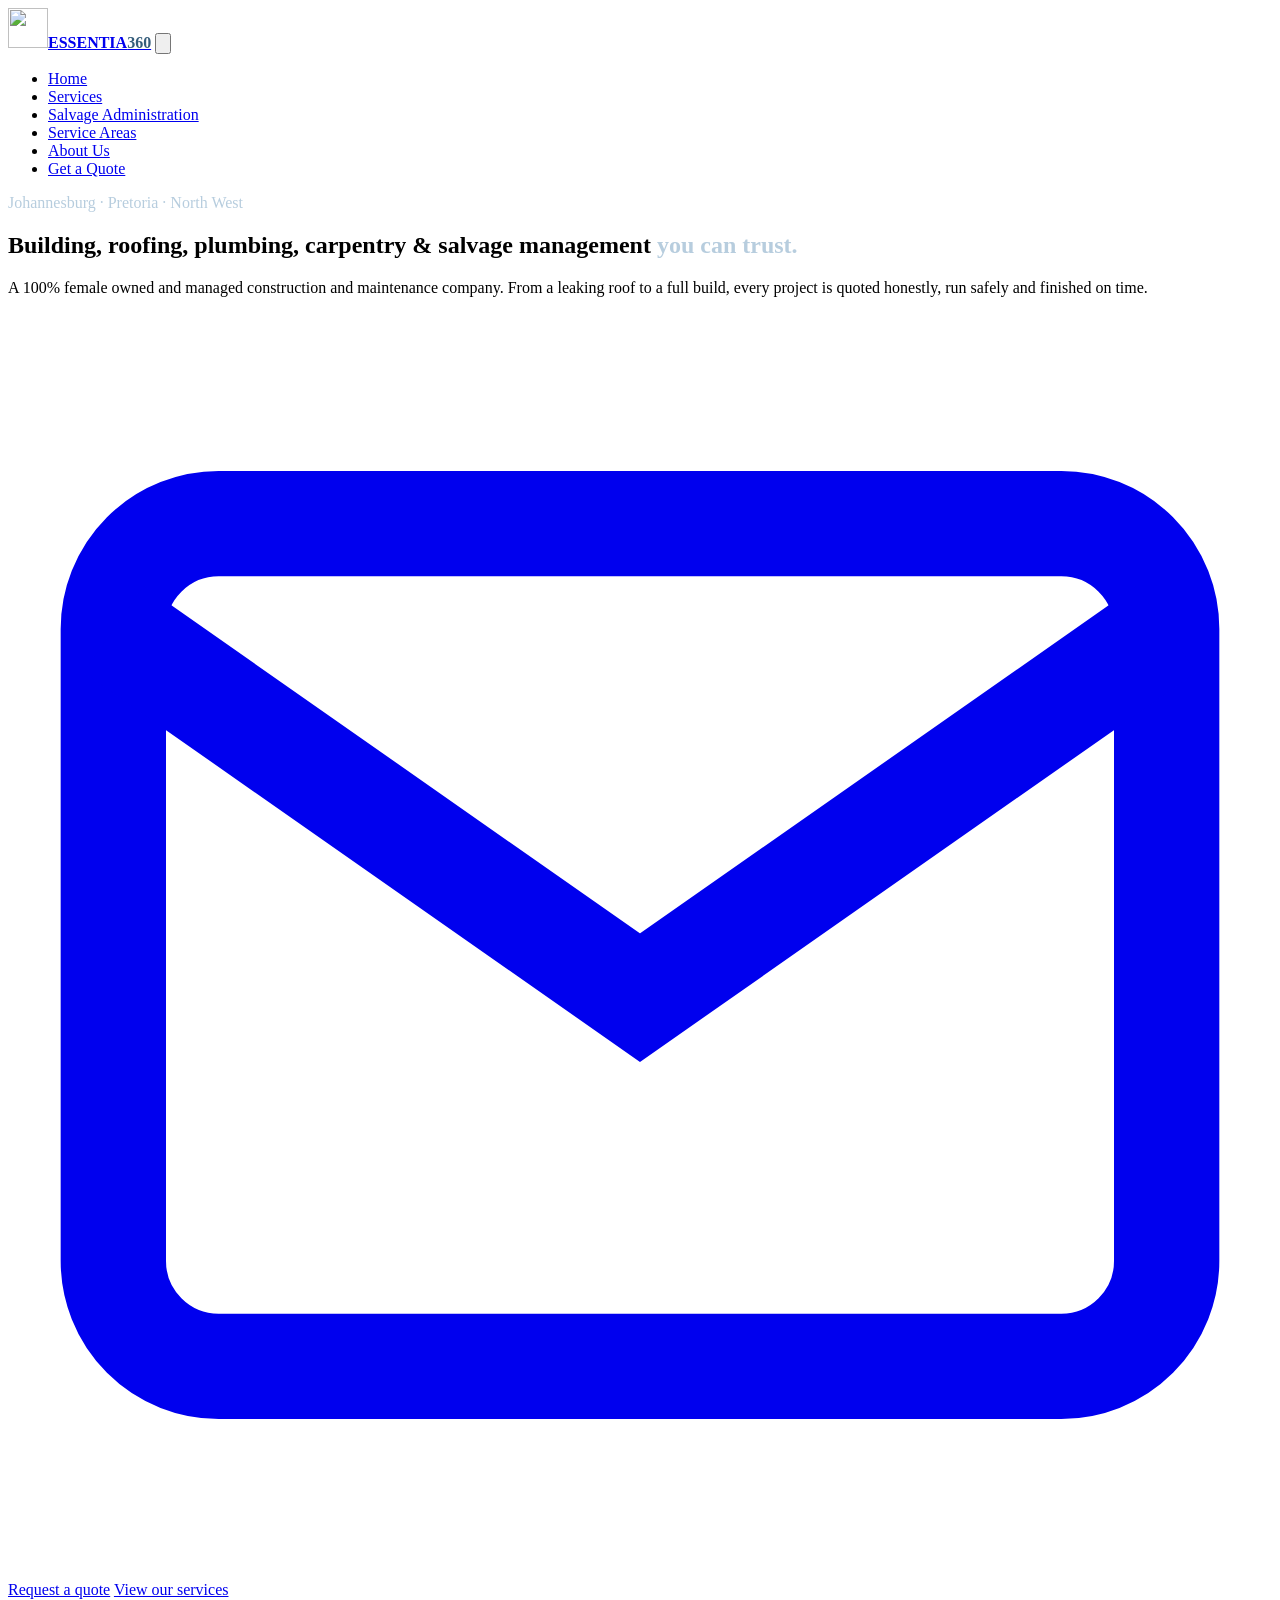
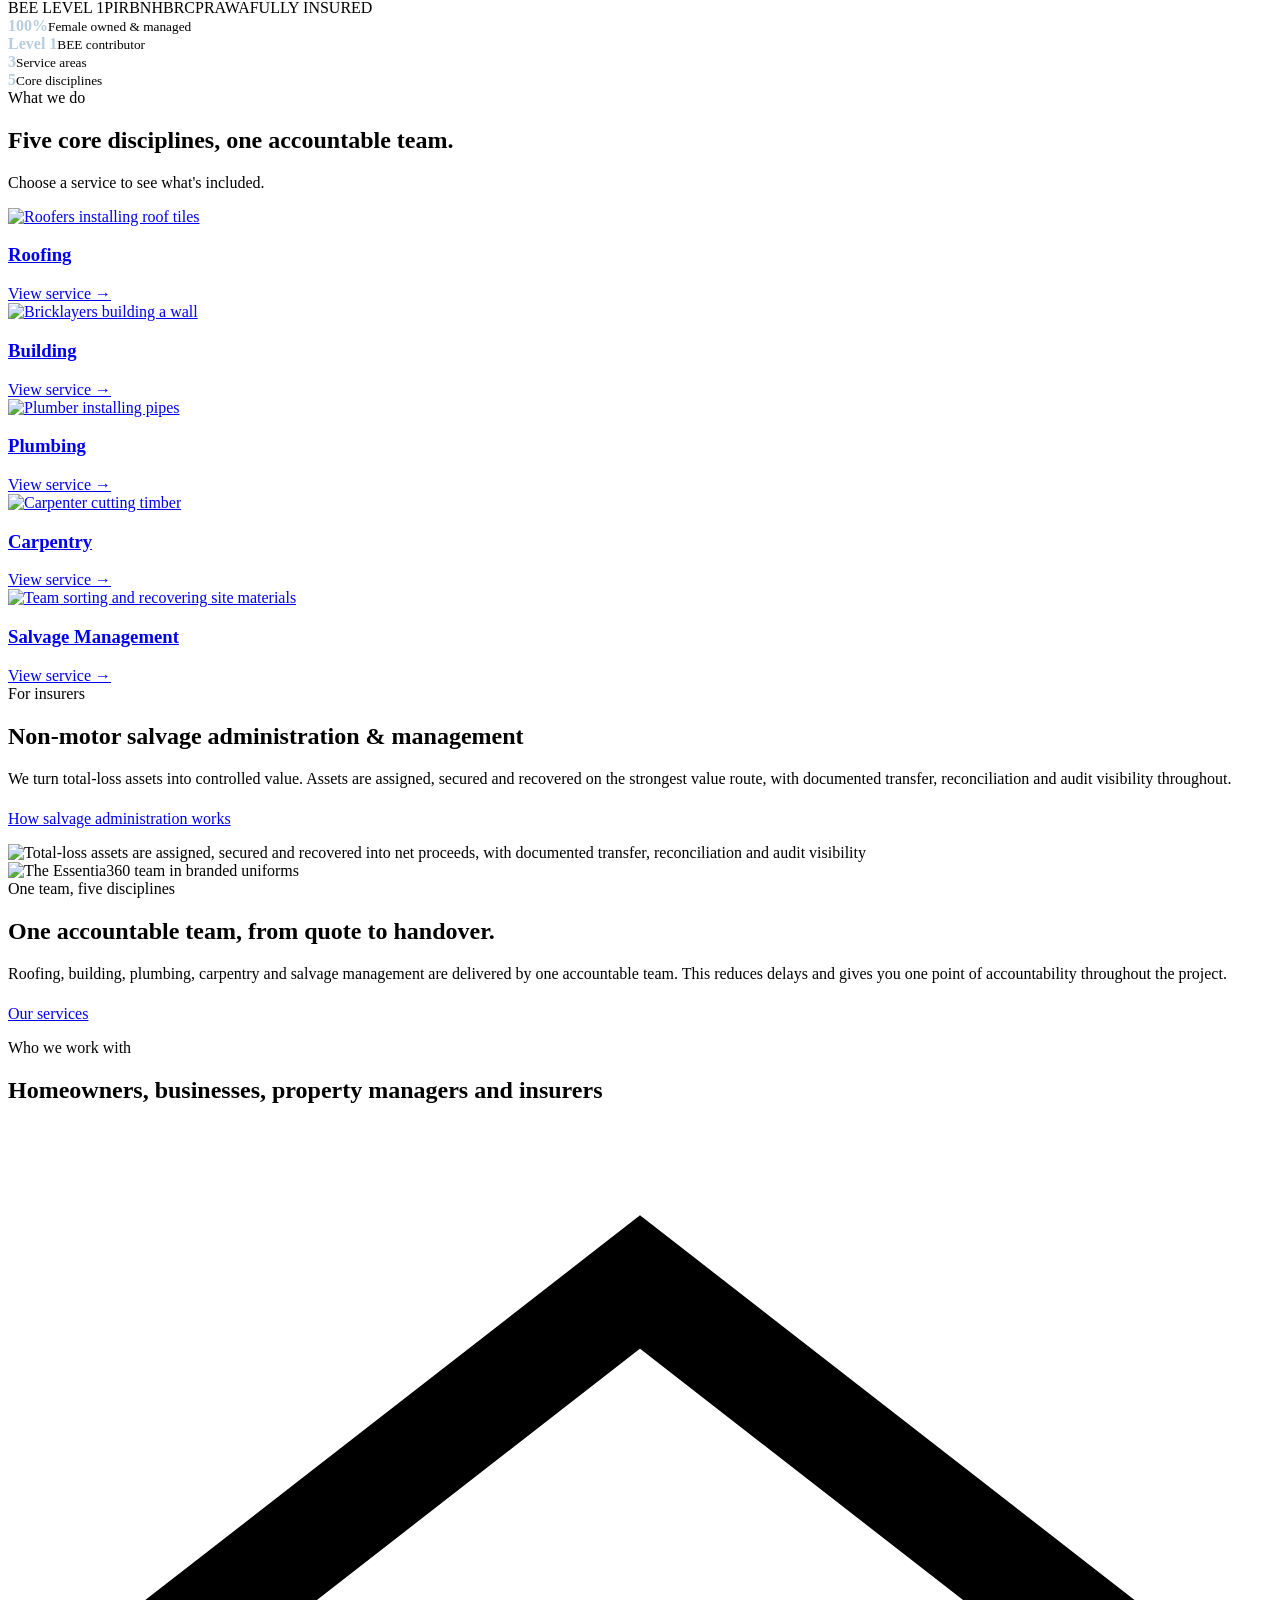
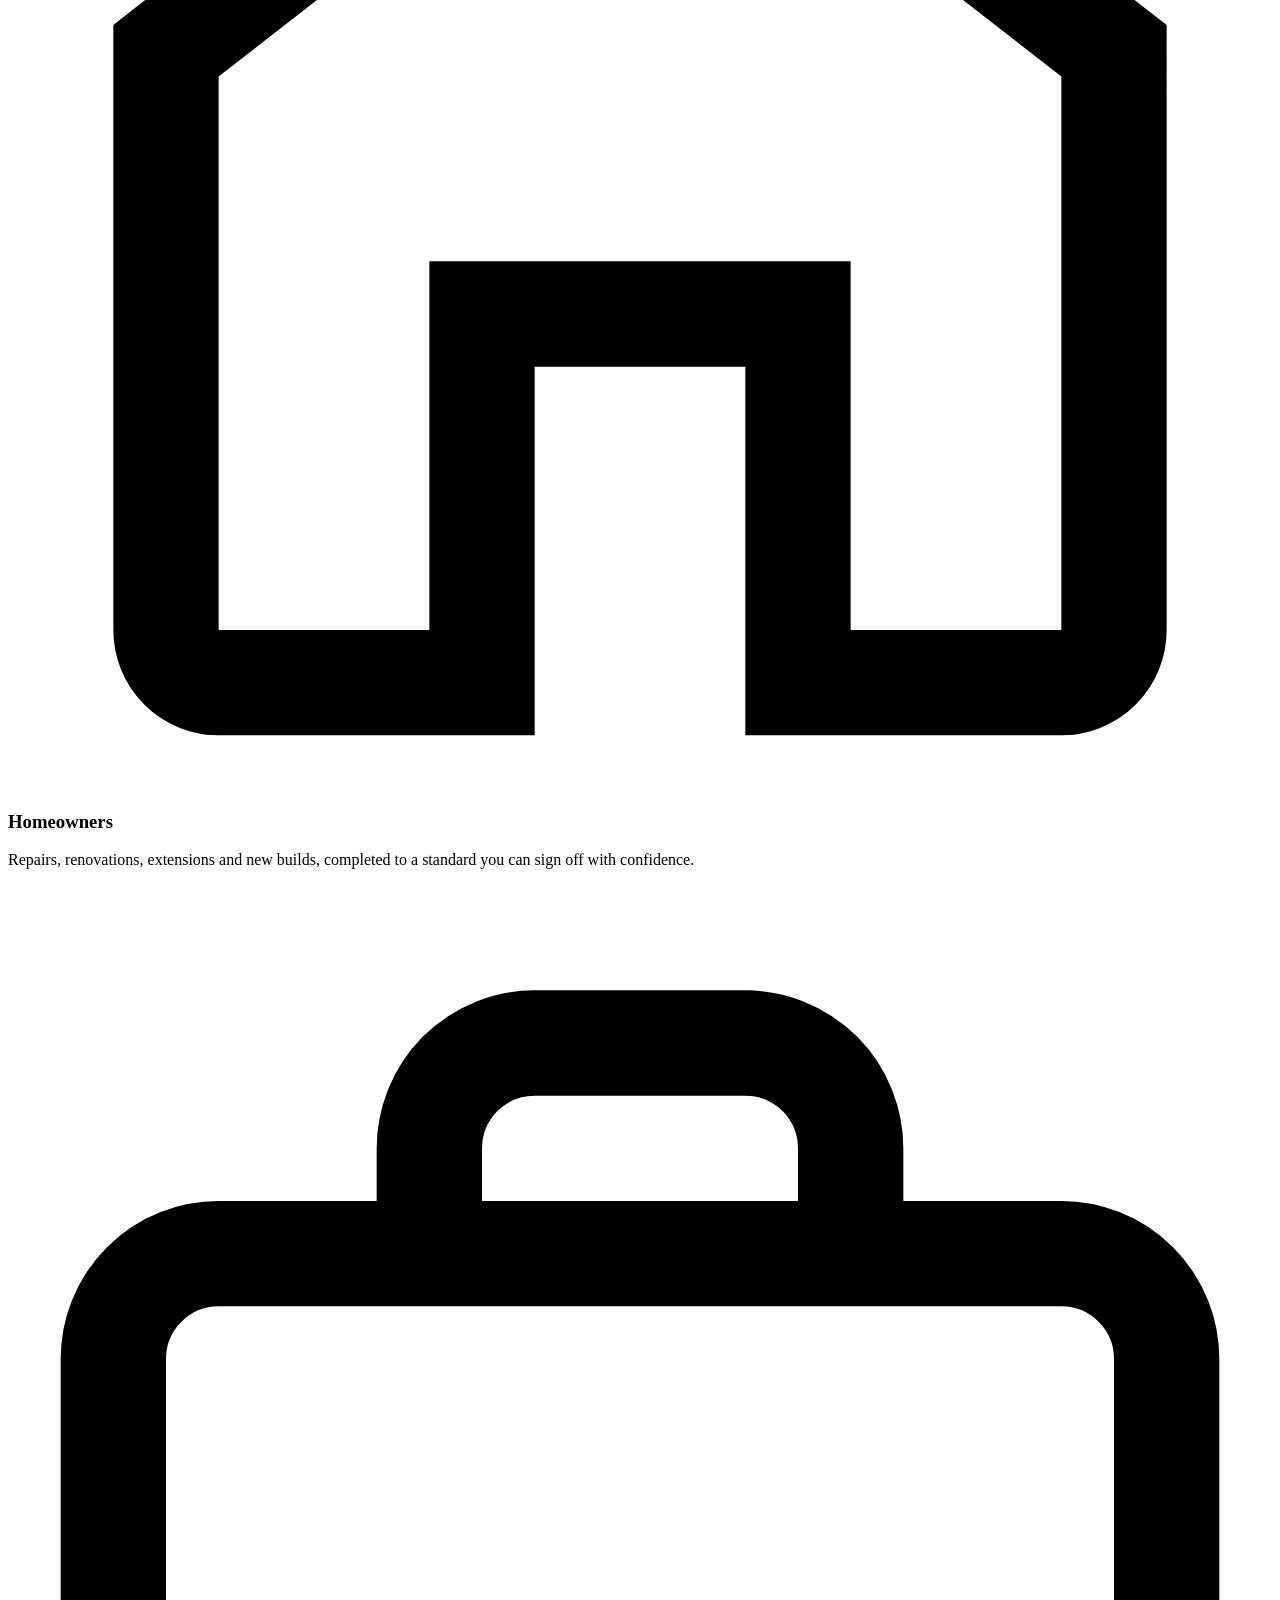
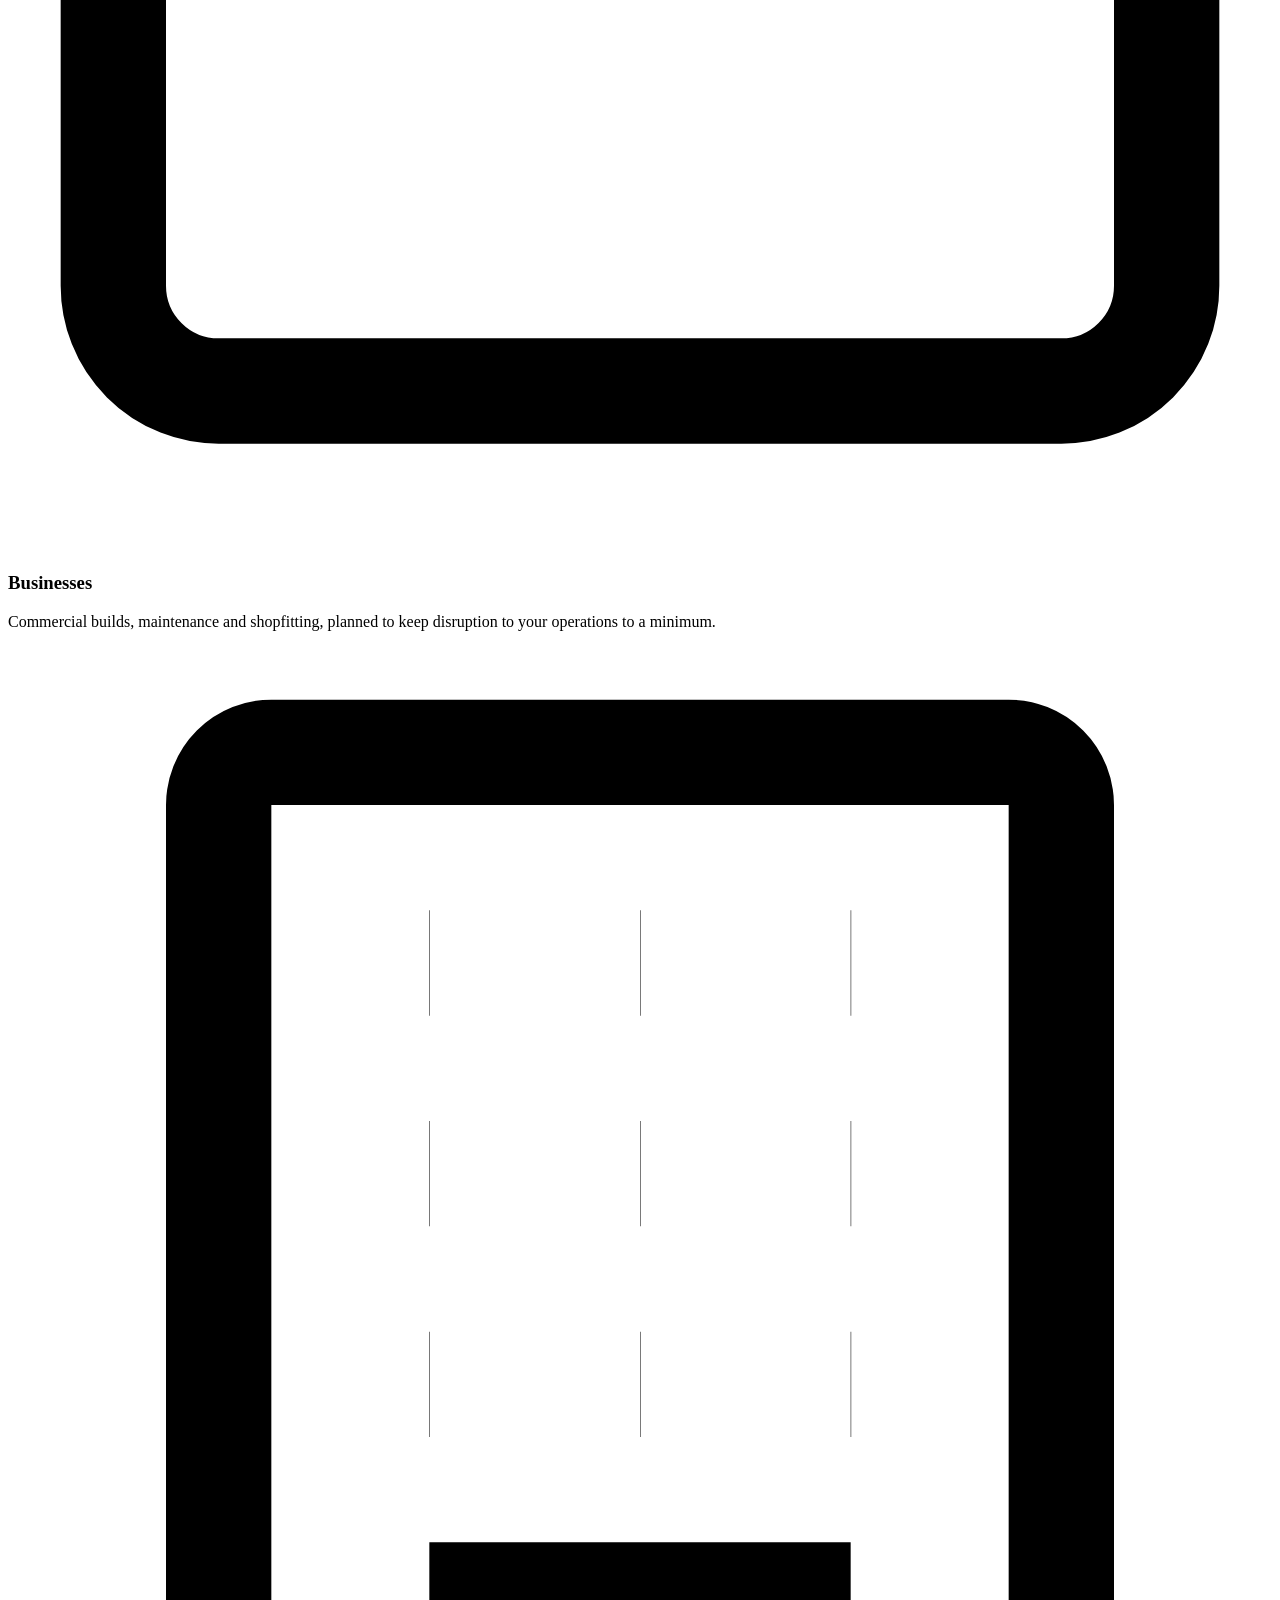
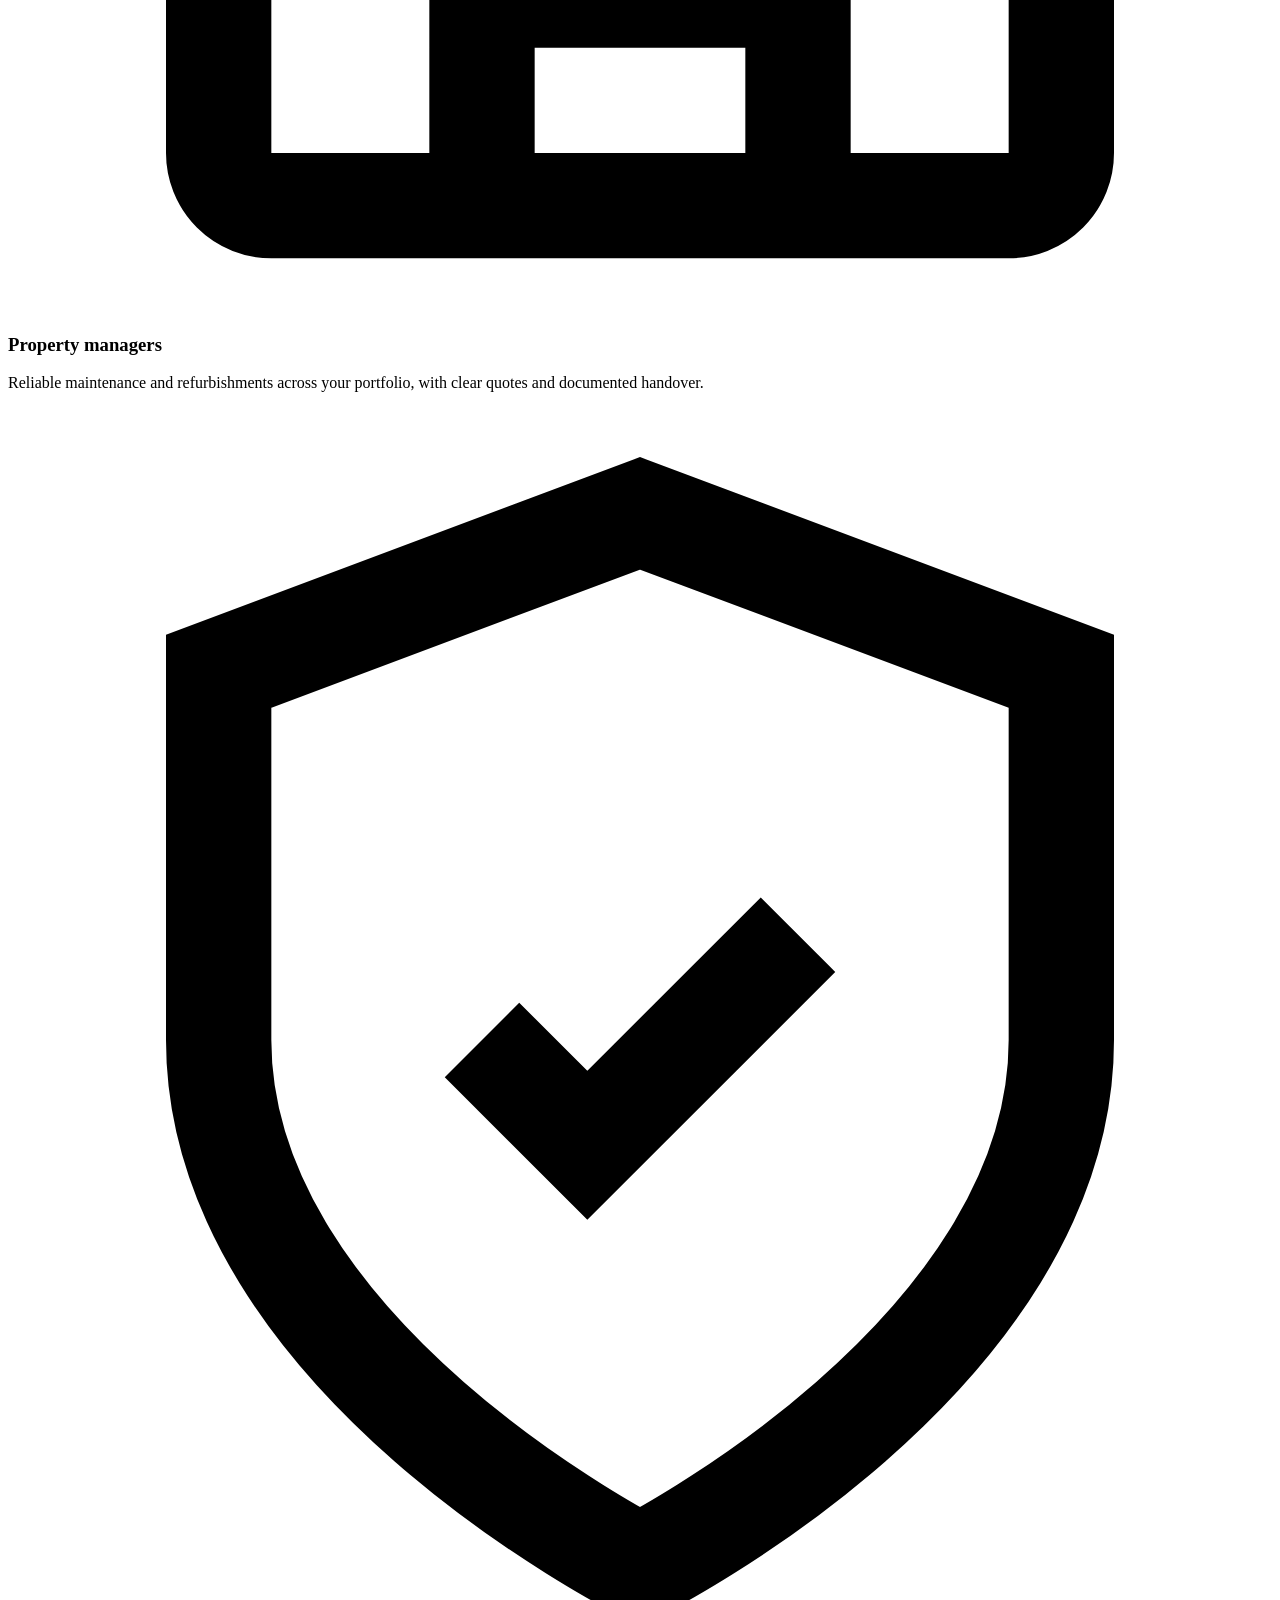
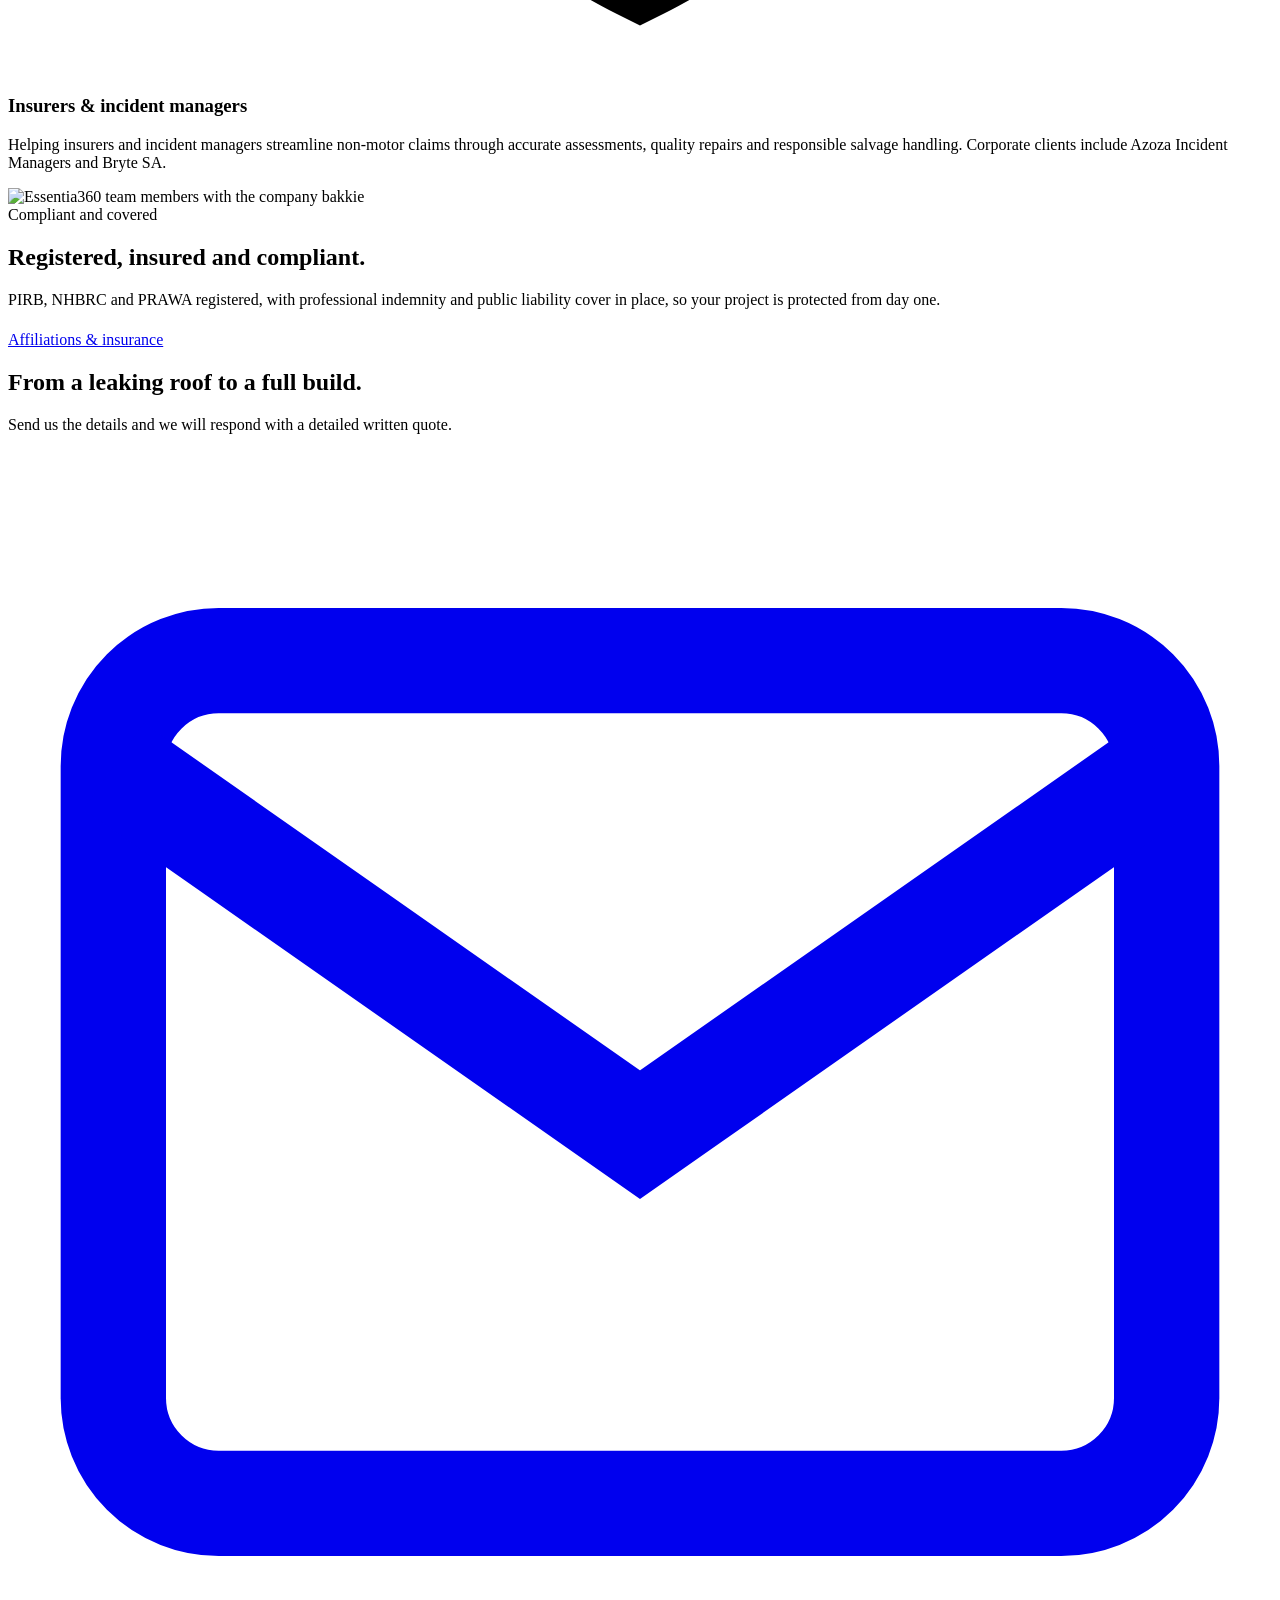
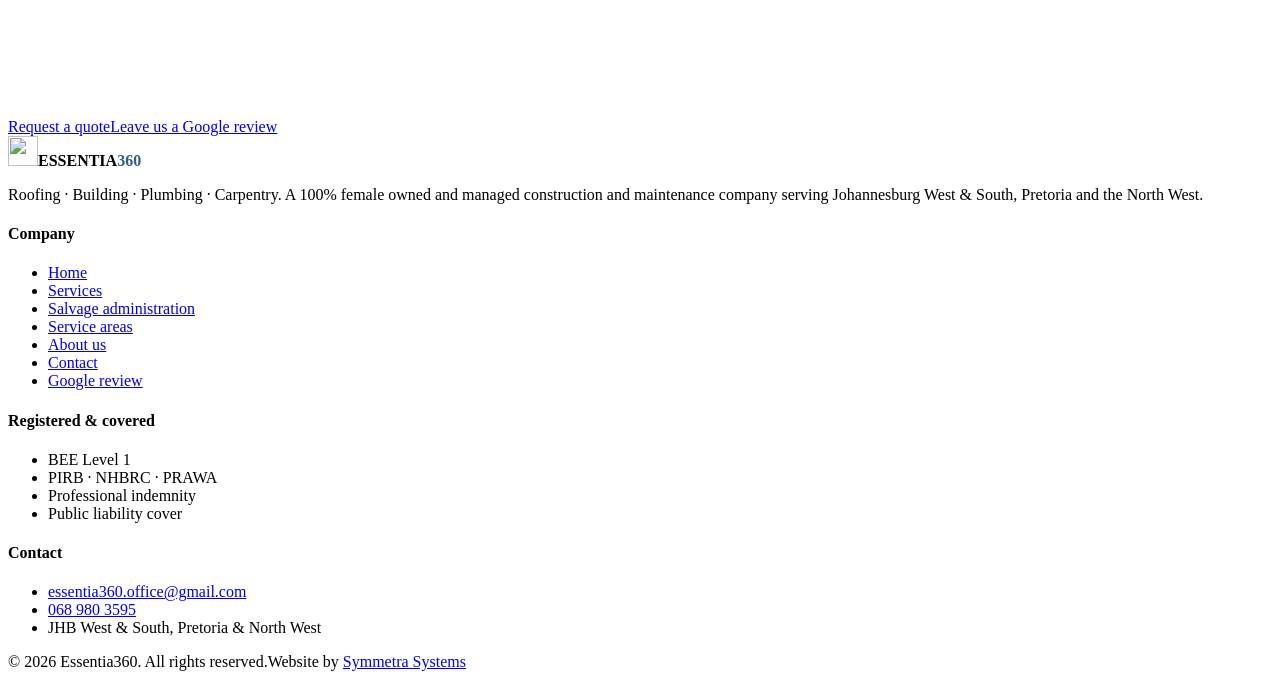
==== index.html @ f58940f9 "Add files via upload" ====
<!doctype html>
<html lang="en-ZA">
<head>
<meta charset="utf-8">
<meta name="viewport" content="width=device-width, initial-scale=1">
<title>Essentia360 | Roofing, Building, Plumbing, Carpentry & Salvage | Johannesburg, Pretoria & North West</title>
<meta name="description" content="Essentia360: 100% female owned and managed, BEE Level 1 roofing, building, plumbing, carpentry and salvage management contractor serving Johannesburg West & South, Pretoria and the North West.">
<meta name="theme-color" content="#12314F">
<link rel="preconnect" href="https://fonts.googleapis.com">
<link rel="preconnect" href="https://fonts.gstatic.com" crossorigin>
<link href="https://fonts.googleapis.com/css2?family=Plus+Jakarta+Sans:wght@400;500;600;700;800&display=swap" rel="stylesheet">
<link rel="stylesheet" href="styles.css">
<link rel="icon" type="image/png" href="img/favicon.png">
<link rel="apple-touch-icon" href="img/favicon.png">
<link rel="canonical" href="https://essentia360.co.za/">
<meta property="og:url" content="https://essentia360.co.za/">
<meta property="og:type" content="website">
<meta property="og:site_name" content="Essentia360">
<meta property="og:title" content="Essentia360 | Roofing, Building, Plumbing, Carpentry & Salvage | Johannesburg, Pretoria & North West">
<meta property="og:description" content="Essentia360: 100% female owned and managed, BEE Level 1 roofing, building, plumbing, carpentry and salvage management contractor serving Johannesburg West & South, Pretoria and the North West.">
<meta property="og:image" content="https://essentia360.co.za/img/og.jpg">
<meta property="og:image:width" content="1200">
<meta property="og:image:height" content="630">
<meta name="twitter:card" content="summary_large_image">
</head>
<body>
<header>
  <div class="wrap nav">
    <a class="brand" href="index.html" aria-label="Essentia360 home"><img src="img/icon-navy.png" alt="" width="40" height="40"><b>ESSENTIA<span style="color:#355D7B">360</span></b></a>
    <button class="burger" aria-label="Open menu" aria-expanded="false" onclick="var m=document.getElementById('menu');m.classList.toggle('open');this.setAttribute('aria-expanded',m.classList.contains('open'))"><svg viewBox="0 0 24 24" fill="none" stroke="currentColor" stroke-width="2.2"><path d="M3 6h18M3 12h18M3 18h18"/></svg></button>
    <ul class="menu" id="menu"><li><a href="index.html" aria-current=page>Home</a></li><li><a href="services.html">Services</a></li><li><a href="salvage.html">Salvage Administration</a></li><li><a href="areas.html">Service Areas</a></li><li><a href="about.html">About Us</a></li><li class="cta"><a href="contact.html">Get a Quote</a></li></ul>
  </div>
</header>
<main>

<section class="hero" style="background-image:url(img/hero.webp)">
  <div class="wrap">
    <div class="eyebrow" style="color:#b7cdde">Johannesburg · Pretoria · North West</div>
    <h1>Building, roofing, plumbing, carpentry &amp; salvage management <span style="color:#b7cdde">you can trust.</span></h1>
    <p>A 100% female owned and managed construction and maintenance company. From a leaking roof to a full build, every project is quoted honestly, run safely and finished on time.</p>
    <div class="ctas">
      <a class="btn btn-gold" href="contact.html"><svg class="i" viewBox="0 0 24 24" fill="none" stroke="currentColor" stroke-width="2"><rect x="2" y="4" width="20" height="16" rx="2"/><path d="m22 6-10 7L2 6"/></svg>Request a quote</a>
      <a class="btn btn-ghost" href="services.html">View our services</a>
    </div>
    <div class="badges"><span>BEE LEVEL 1</span><span>PIRB</span><span>NHBRC</span><span>PRAWA</span><span>FULLY INSURED</span></div>
  </div>
</section>
<div class="strip"><div class="wrap">
  <div><b style="color:#b7cdde">100%</b><small>Female owned &amp; managed</small></div>
  <div><b style="color:#b7cdde">Level 1</b><small>BEE contributor</small></div>
  <div><b style="color:#b7cdde">3</b><small>Service areas</small></div>
  <div><b style="color:#b7cdde">5</b><small>Core disciplines</small></div>
</div></div>

<section>
  <div class="wrap">
    <div class="eyebrow">What we do</div>
    <h2>Five core disciplines, one accountable team.</h2>
    <p class="lead">Choose a service to see what's included.</p>
    <div class="tiles">
      <a class="tile" href="services.html#roofing"><img src="img/roofing.webp" alt="Roofers installing roof tiles" loading="lazy"><div><h3>Roofing</h3><span>View service →</span></div></a>
      <a class="tile" href="services.html#building"><img src="img/building.webp" alt="Bricklayers building a wall" loading="lazy"><div><h3>Building</h3><span>View service →</span></div></a>
      <a class="tile" href="services.html#plumbing"><img src="img/plumbing.webp" alt="Plumber installing pipes" loading="lazy"><div><h3>Plumbing</h3><span>View service →</span></div></a>
      <a class="tile" href="services.html#carpentry"><img src="img/carpentry.webp" alt="Carpenter cutting timber" loading="lazy"><div><h3>Carpentry</h3><span>View service →</span></div></a>
      <a class="tile" href="services.html#salvage"><img src="img/salvage.webp" alt="Team sorting and recovering site materials" loading="lazy"><div><h3>Salvage Management</h3><span>View service →</span></div></a>
    </div>
  </div>
</section>

<section class="alt">
  <div class="wrap split">
    <div>
      <div class="eyebrow">For insurers</div>
      <h2>Non-motor salvage administration &amp; management</h2>
      <p class="lead">We turn total-loss assets into controlled value. Assets are assigned, secured and recovered on the strongest value route, with documented transfer, reconciliation and audit visibility throughout.</p>
      <p style="margin-top:1.4rem"><a class="btn btn-green" href="salvage.html">How salvage administration works</a></p>
    </div>
    <div class="pic slidepic"><img src="img/slide-value.webp" alt="Total-loss assets are assigned, secured and recovered into net proceeds, with documented transfer, reconciliation and audit visibility" loading="lazy"></div>
  </div>
</section>

<section>
  <div class="wrap split">
    <div class="pic"><img src="img/staff-real.webp" alt="The Essentia360 team in branded uniforms" loading="lazy" style="object-position:center 30%"></div>
    <div>
      <div class="eyebrow">One team, five disciplines</div>
      <h2>One accountable team, from quote to handover.</h2>
      <p class="lead">Roofing, building, plumbing, carpentry and salvage management are delivered by one accountable team. This reduces delays and gives you one point of accountability throughout the project.</p>
      <p style="margin-top:1.4rem"><a class="btn btn-green" href="services.html">Our services</a></p>
    </div>
  </div>
</section>

<section class="alt">
  <div class="wrap">
    <div class="eyebrow">Who we work with</div>
    <h2>Homeowners, businesses, property managers and insurers</h2>
    <div class="cards3 cards4">
      <div class="card"><div class="ic"><svg class="i" viewBox="0 0 24 24" fill="none" stroke="currentColor" stroke-width="2"><path d="m3 10 9-7 9 7v11a1 1 0 0 1-1 1h-5v-7H9v7H4a1 1 0 0 1-1-1z"/></svg></div><h3>Homeowners</h3><p>Repairs, renovations, extensions and new builds, completed to a standard you can sign off with confidence.</p></div>
      <div class="card"><div class="ic"><svg class="i" viewBox="0 0 24 24" fill="none" stroke="currentColor" stroke-width="2"><rect x="2" y="7" width="20" height="14" rx="2"/><path d="M16 7V5a2 2 0 0 0-2-2h-4a2 2 0 0 0-2 2v2"/></svg></div><h3>Businesses</h3><p>Commercial builds, maintenance and shopfitting, planned to keep disruption to your operations to a minimum.</p></div>
      <div class="card"><div class="ic"><svg class="i" viewBox="0 0 24 24" fill="none" stroke="currentColor" stroke-width="2"><rect x="4" y="2" width="16" height="20" rx="1"/><path d="M9 22v-4h6v4M8 6h.01M12 6h.01M16 6h.01M8 10h.01M12 10h.01M16 10h.01M8 14h.01M12 14h.01M16 14h.01"/></svg></div><h3>Property managers</h3><p>Reliable maintenance and refurbishments across your portfolio, with clear quotes and documented handover.</p></div>
      <div class="card"><div class="ic"><svg class="i" viewBox="0 0 24 24" fill="none" stroke="currentColor" stroke-width="2"><path d="M12 22s8-4 8-10V5l-8-3-8 3v7c0 6 8 10 8 10z"/><path d="m9 12 2 2 4-4"/></svg></div><h3>Insurers &amp; incident managers</h3><p>Helping insurers and incident managers streamline non-motor claims through accurate assessments, quality repairs and responsible salvage handling. Corporate clients include Azoza Incident Managers and Bryte SA.</p></div>
    </div>
  </div>
</section>
<section>
  <div class="wrap split rev">
    <div class="pic"><img src="img/bakkie-real.webp" alt="Essentia360 team members with the company bakkie" loading="lazy" style="object-position:62% center"></div>
    <div>
      <div class="eyebrow">Compliant and covered</div>
      <h2>Registered, insured and compliant.</h2>
      <p class="lead">PIRB, NHBRC and PRAWA registered, with professional indemnity and public liability cover in place, so your project is protected from day one.</p>
      <p style="margin-top:1.4rem"><a class="btn btn-line" href="about.html#affiliations">Affiliations &amp; insurance</a></p>
    </div>
  </div>
</section>
</main>
<section class="band">
  <div class="wrap">
    <div><h2>From a leaking roof to a full build.</h2><p>Send us the details and we will respond with a detailed written quote.</p></div>
    <div class="ctas"><a class="btn btn-green" href="contact.html"><svg class="i" viewBox="0 0 24 24" fill="none" stroke="currentColor" stroke-width="2"><rect x="2" y="4" width="20" height="16" rx="2"/><path d="m22 6-10 7L2 6"/></svg>Request a quote</a><a class="btn btn-line" href="https://g.page/r/CTl9CFeQvTyfEBM/review" target="_blank" rel="noopener">Leave us a Google review</a></div>
  </div>
</section>
<footer>
  <div class="wrap">
    <div class="fgrid">
      <div>
        <div class="fbrand"><span class="fchip"><img src="img/icon-navy.png" alt="" width="30" height="30"><b>ESSENTIA<span style="color:#355D7B">360</span></b></span></div>
        <p>Roofing · Building · Plumbing · Carpentry. A 100% female owned and managed construction and maintenance company serving Johannesburg West &amp; South, Pretoria and the North West.</p>
      </div>
      <div><h4>Company</h4><ul><li><a href="index.html">Home</a></li><li><a href="services.html">Services</a></li><li><a href="salvage.html">Salvage administration</a></li><li><a href="areas.html">Service areas</a></li><li><a href="about.html">About us</a></li><li><a href="contact.html">Contact</a></li><li><a href="https://g.page/r/CTl9CFeQvTyfEBM/review" target="_blank" rel="noopener">Google review</a></li></ul></div>
      <div><h4>Registered &amp; covered</h4><ul><li>BEE Level 1</li><li>PIRB · NHBRC · PRAWA</li><li>Professional indemnity</li><li>Public liability cover</li></ul></div>
      <div><h4>Contact</h4><ul><li><a href="mailto:essentia360.office@gmail.com">essentia360.office@gmail.com</a></li><li><a href="tel:+27689803595">068 980 3595</a></li><li>JHB West &amp; South, Pretoria &amp; North West</li></ul></div>
    </div>
    <div class="legal"><span>© 2026 Essentia360. All rights reserved.</span><span>Website by <a href="https://symmetrasystems.org" target="_blank" rel="noopener">Symmetra Systems</a></span></div>
  </div>
</footer>
</body>
</html>
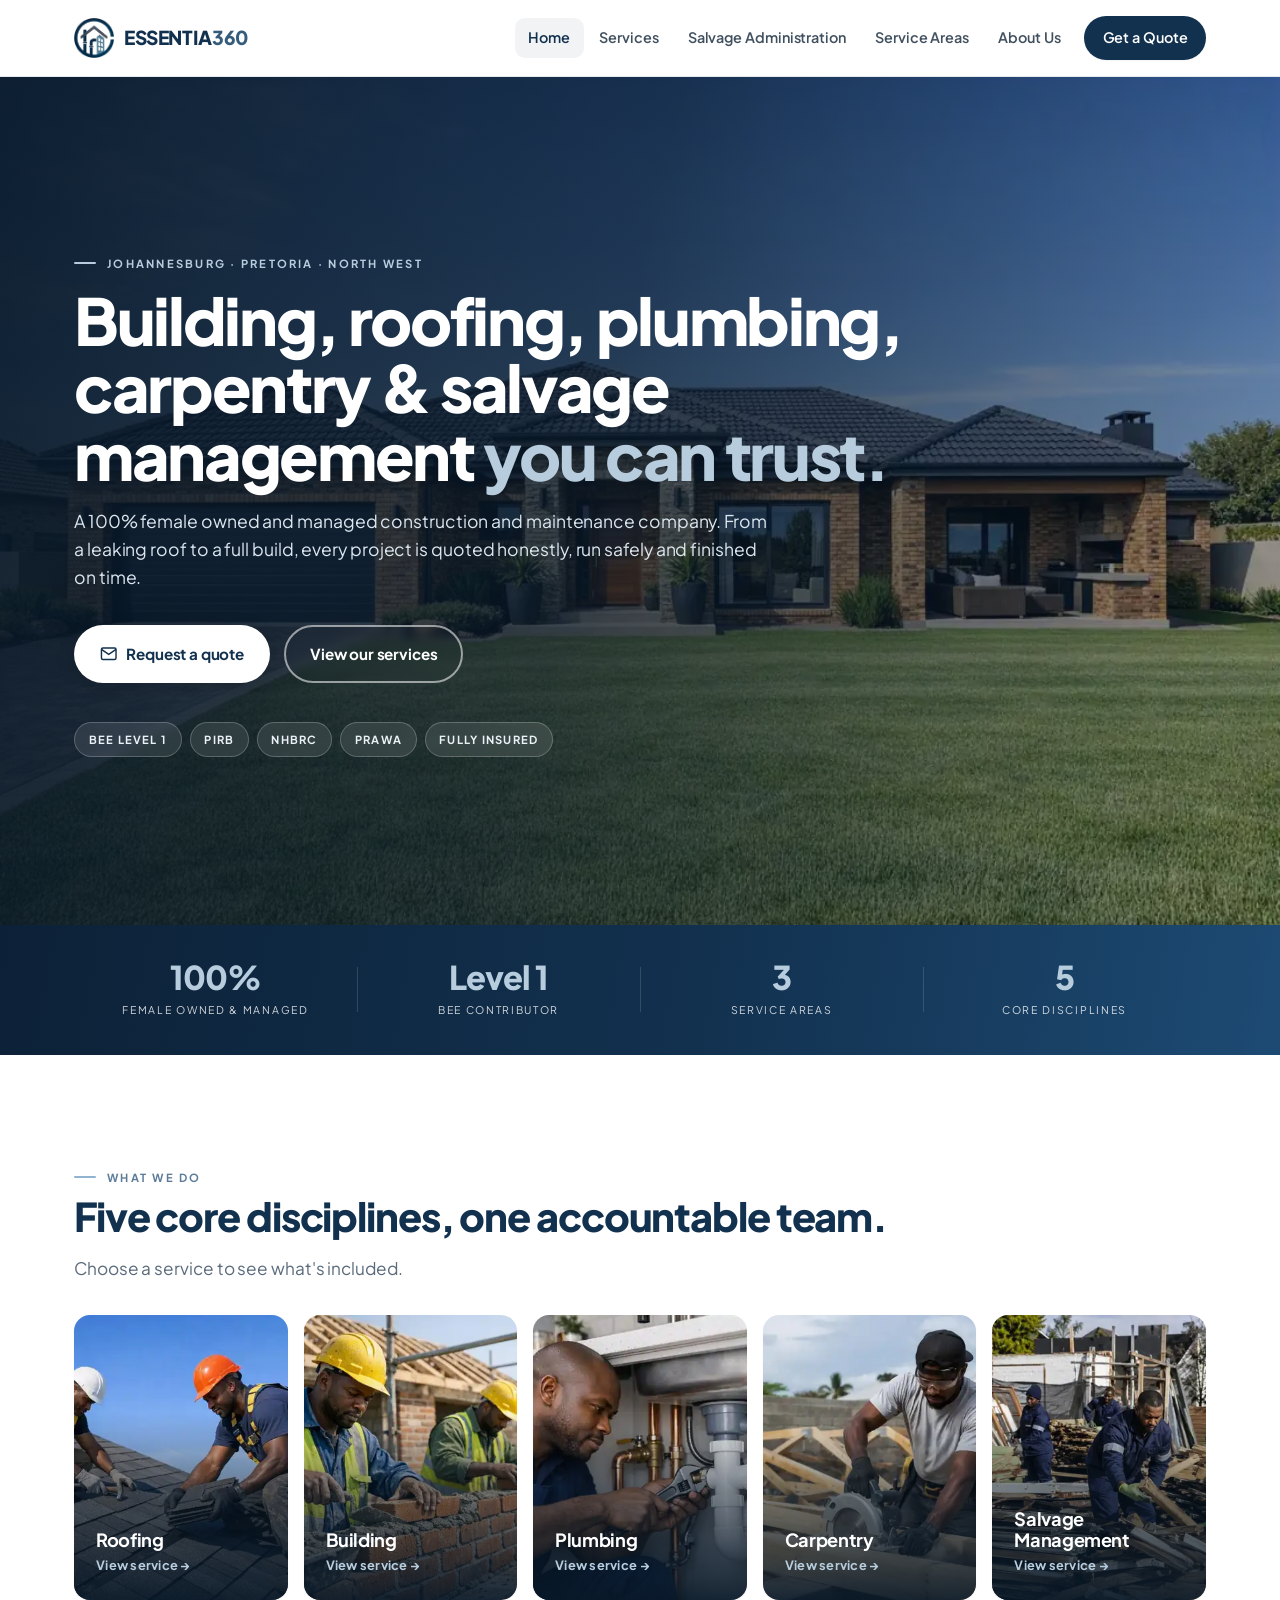
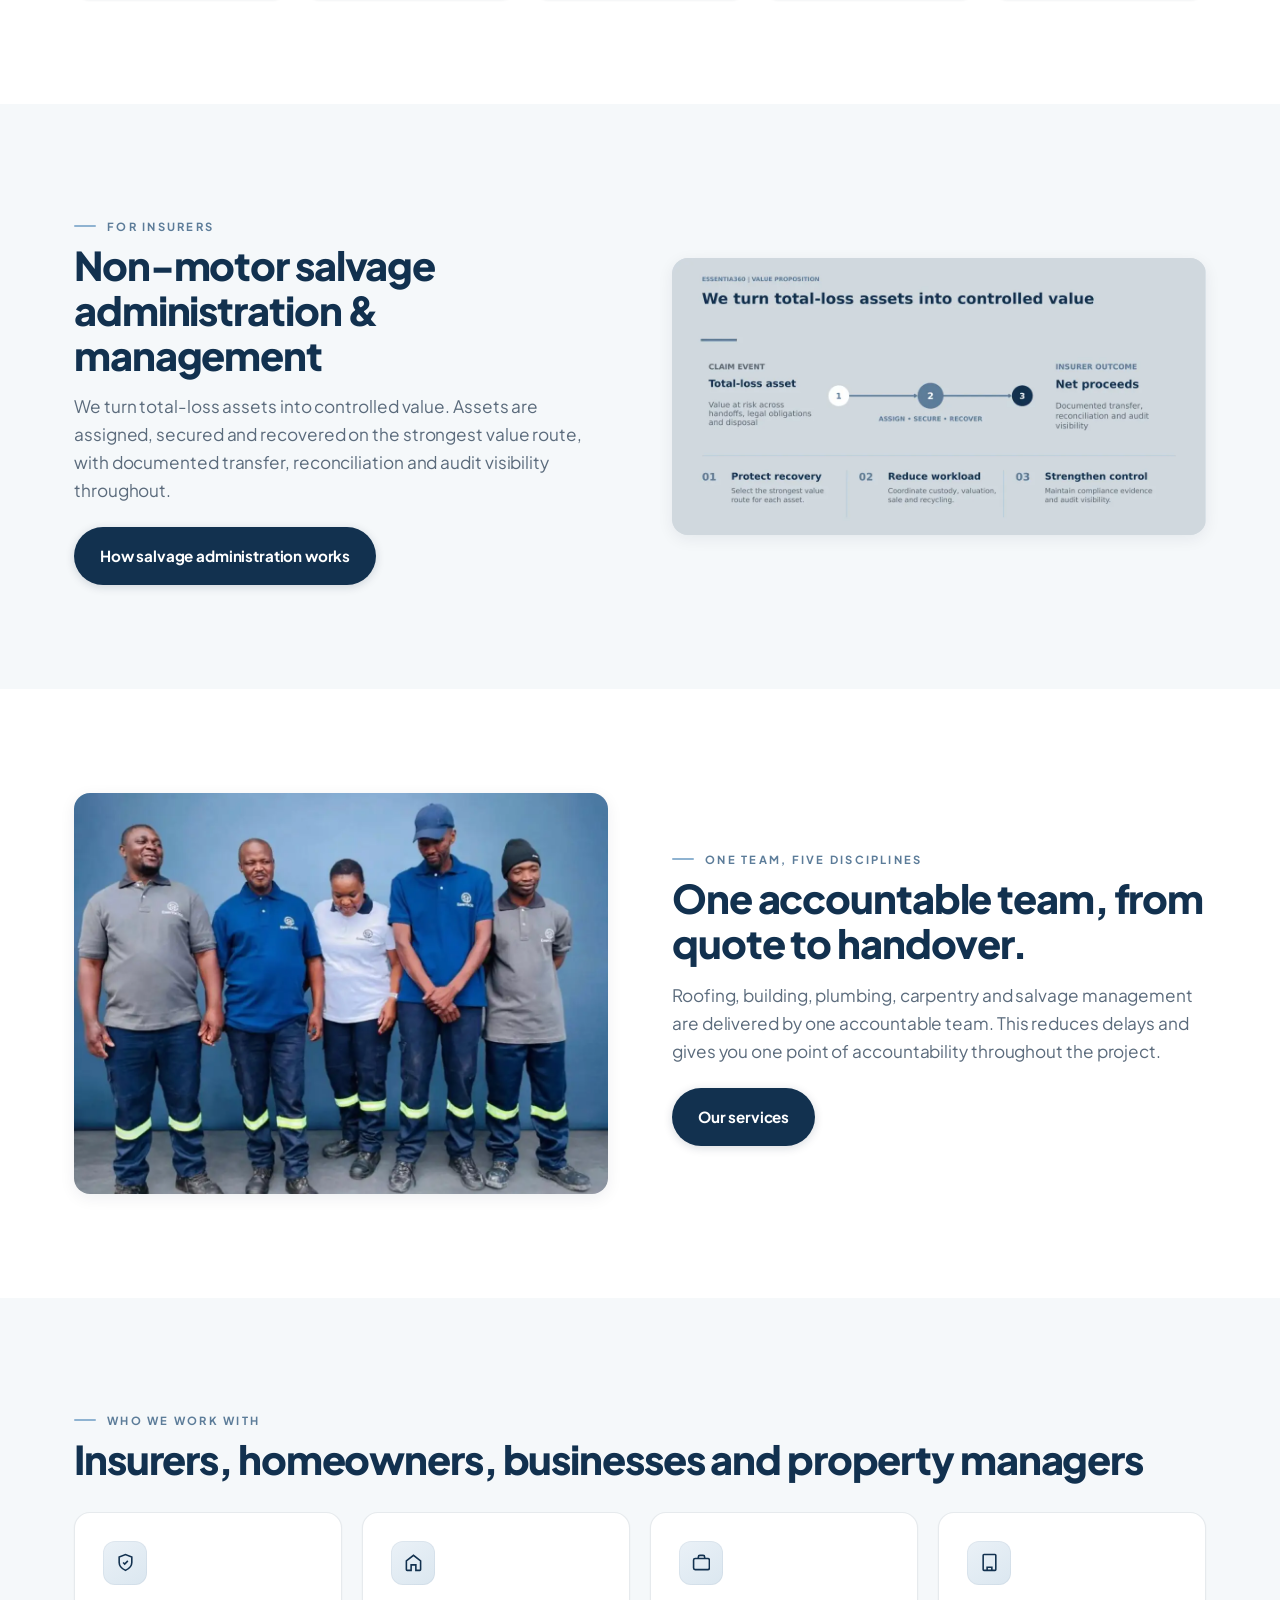
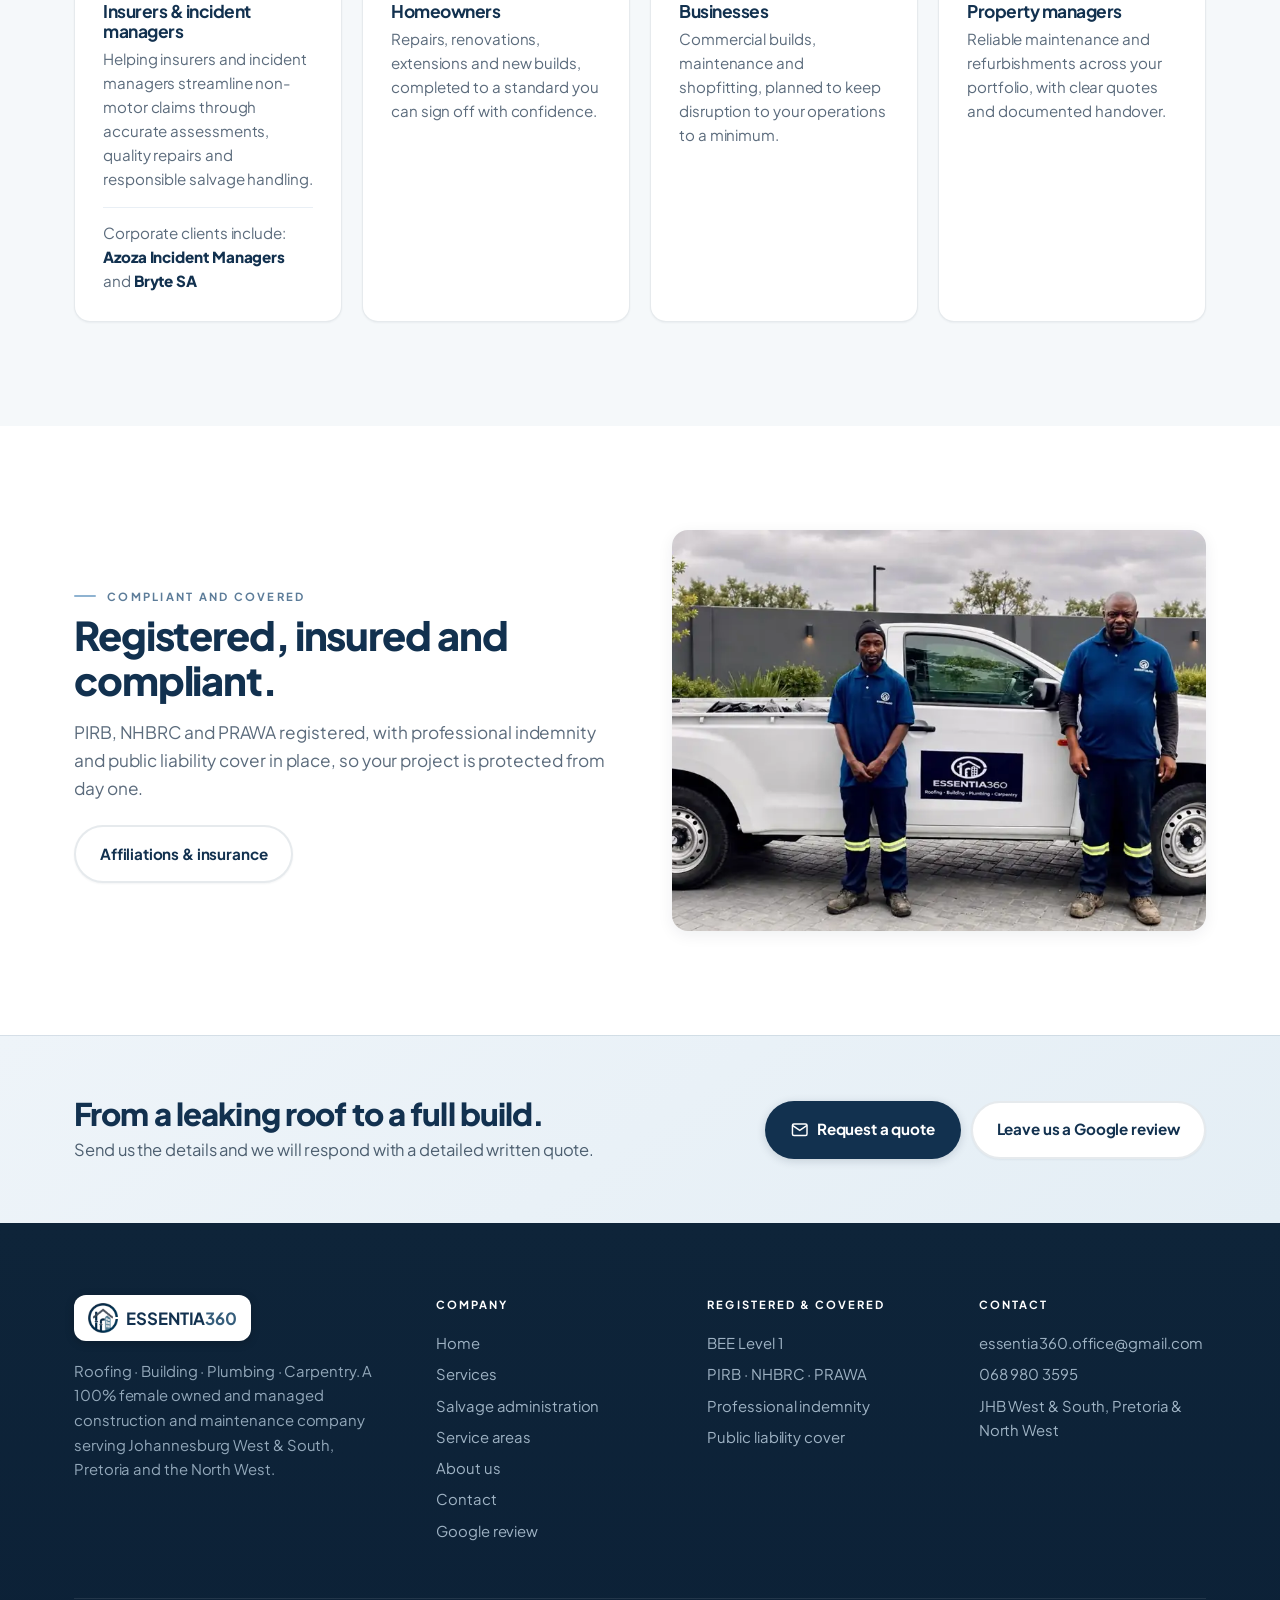
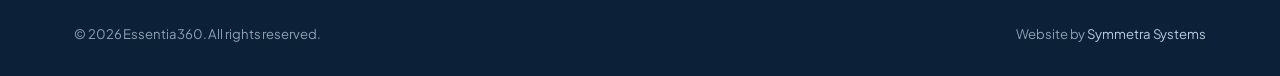
==== commit 271ed24b: "Home: insurers first, bold corporate clients" ====
--- a/index.html
+++ b/index.html
@@ -94,12 +94,12 @@
 <section class="alt">
   <div class="wrap">
     <div class="eyebrow">Who we work with</div>
-    <h2>Homeowners, businesses, property managers and insurers</h2>
+    <h2>Insurers, homeowners, businesses and property managers</h2>
     <div class="cards3 cards4">
+      <div class="card"><div class="ic"><svg class="i" viewBox="0 0 24 24" fill="none" stroke="currentColor" stroke-width="2"><path d="M12 22s8-4 8-10V5l-8-3-8 3v7c0 6 8 10 8 10z"/><path d="m9 12 2 2 4-4"/></svg></div><h3>Insurers &amp; incident managers</h3><p>Helping insurers and incident managers streamline non-motor claims through accurate assessments, quality repairs and responsible salvage handling.</p><p class="cc">Corporate clients include:<br><strong>Azoza Incident Managers</strong> and <strong>Bryte SA</strong></p></div>
       <div class="card"><div class="ic"><svg class="i" viewBox="0 0 24 24" fill="none" stroke="currentColor" stroke-width="2"><path d="m3 10 9-7 9 7v11a1 1 0 0 1-1 1h-5v-7H9v7H4a1 1 0 0 1-1-1z"/></svg></div><h3>Homeowners</h3><p>Repairs, renovations, extensions and new builds, completed to a standard you can sign off with confidence.</p></div>
       <div class="card"><div class="ic"><svg class="i" viewBox="0 0 24 24" fill="none" stroke="currentColor" stroke-width="2"><rect x="2" y="7" width="20" height="14" rx="2"/><path d="M16 7V5a2 2 0 0 0-2-2h-4a2 2 0 0 0-2 2v2"/></svg></div><h3>Businesses</h3><p>Commercial builds, maintenance and shopfitting, planned to keep disruption to your operations to a minimum.</p></div>
       <div class="card"><div class="ic"><svg class="i" viewBox="0 0 24 24" fill="none" stroke="currentColor" stroke-width="2"><rect x="4" y="2" width="16" height="20" rx="1"/><path d="M9 22v-4h6v4M8 6h.01M12 6h.01M16 6h.01M8 10h.01M12 10h.01M16 10h.01M8 14h.01M12 14h.01M16 14h.01"/></svg></div><h3>Property managers</h3><p>Reliable maintenance and refurbishments across your portfolio, with clear quotes and documented handover.</p></div>
-      <div class="card"><div class="ic"><svg class="i" viewBox="0 0 24 24" fill="none" stroke="currentColor" stroke-width="2"><path d="M12 22s8-4 8-10V5l-8-3-8 3v7c0 6 8 10 8 10z"/><path d="m9 12 2 2 4-4"/></svg></div><h3>Insurers &amp; incident managers</h3><p>Helping insurers and incident managers streamline non-motor claims through accurate assessments, quality repairs and responsible salvage handling. Corporate clients include Azoza Incident Managers and Bryte SA.</p></div>
     </div>
   </div>
 </section>
--- a/styles.css
+++ b/styles.css
@@ -0,0 +1,540 @@
+:root{
+  --green:#12314F;--green-2:#1d4a73;--green-soft:#e9eff5;
+  --gold:#8fb3d1;--gold-soft:#eef3f8;
+  --navy:#27344d;
+  --ink:#1c2317;--muted:#5b6554;--line:#e3e6df;--bg:#fff;--bg-2:#f7f8f5;
+  --r:14px;
+}
+*{box-sizing:border-box;margin:0;padding:0}
+html{scroll-behavior:smooth}
+body{font-family:"Open Sans",system-ui,-apple-system,Segoe UI,Roboto,sans-serif;color:var(--ink);background:var(--bg);line-height:1.6;-webkit-font-smoothing:antialiased}
+img{max-width:100%;display:block}
+a{color:inherit}
+.wrap{width:100%;max-width:1160px;margin:0 auto;padding:0 20px}
+.eyebrow{font-size:.76rem;font-weight:700;letter-spacing:.22em;text-transform:uppercase;color:var(--green-2)}
+h1,h2,h3{line-height:1.15;color:var(--green)}
+h2{font-size:clamp(1.6rem,3.4vw,2.3rem);font-weight:800;margin:.35rem 0 .8rem}
+.lead{color:var(--muted);font-size:1.05rem;max-width:660px}
+section{padding:72px 0}
+.btn{display:inline-flex;align-items:center;gap:.55rem;padding:.85rem 1.3rem;border-radius:999px;font-weight:700;text-decoration:none;font-size:.96rem;border:2px solid transparent;cursor:pointer;transition:transform .15s,background .15s;font-family:inherit}
+.btn:hover{transform:translateY(-1px)}
+.btn-gold{background:#fff;color:var(--green)}.btn-gold:hover{background:#dbe7f1}
+.btn-ghost{border-color:rgba(255,255,255,.7);color:#fff}.btn-ghost:hover{background:rgba(255,255,255,.12)}
+.btn-green{background:var(--green);color:#fff}.btn-green:hover{background:var(--green-2)}
+.btn-line{border-color:var(--green);color:var(--green)}.btn-line:hover{background:var(--green-soft)}
+svg.i{width:1.15em;height:1.15em;flex:none}
+
+/* header */
+header{position:sticky;top:0;z-index:50;background:rgba(255,255,255,.97);backdrop-filter:blur(8px);border-bottom:3px solid var(--gold)}
+.nav{display:flex;align-items:center;justify-content:space-between;height:68px;gap:16px}
+.brand{display:flex;align-items:center;gap:10px;text-decoration:none}
+.brand svg{width:46px;height:32px}
+.brand b{font-size:1.25rem;font-weight:800;color:var(--green);letter-spacing:-.01em}
+.menu{display:flex;gap:4px;list-style:none;font-weight:600;font-size:.93rem;align-items:center}
+.menu a{text-decoration:none;color:var(--ink);padding:.5rem .8rem;border-radius:8px;display:block}
+.menu a:hover{background:var(--green-soft)}
+.menu a[aria-current=page]{color:var(--green);background:var(--green-soft)}
+.menu .cta a{background:var(--green);color:#fff;margin-left:8px;padding:.55rem 1rem;border-radius:999px}
+.menu .cta a:hover{background:var(--green-2)}
+.burger{display:none;background:none;border:0;width:44px;height:44px;cursor:pointer;color:var(--green)}
+.burger svg{width:28px;height:28px}
+@media (max-width:920px){
+  .burger{display:grid;place-items:center}
+  .menu{display:none;position:absolute;left:0;right:0;top:71px;background:#fff;flex-direction:column;align-items:stretch;padding:10px 16px 18px;border-bottom:3px solid var(--gold);box-shadow:0 14px 30px rgba(0,0,0,.08)}
+  .menu.open{display:flex}
+  .menu a{padding:.85rem .6rem;font-size:1rem}
+  .menu .cta a{margin:8px 0 0;text-align:center}
+}
+
+/* hero (home) */
+.hero{position:relative;color:#fff;min-height:min(84vh,680px);display:flex;align-items:center;background:#0c2137 url(img/hero.webp) center/cover no-repeat}
+.hero::before{content:"";position:absolute;inset:0;background:linear-gradient(100deg,rgba(10,27,45,.93) 0%,rgba(10,27,45,.72) 50%,rgba(10,27,45,.25) 100%)}
+.hero .wrap{position:relative;padding-top:64px;padding-bottom:64px}
+.hero .eyebrow{color:var(--gold)}
+.hero h1{color:#fff;font-size:clamp(2.1rem,5.4vw,3.7rem);font-weight:800;max-width:760px;margin:.6rem 0 1rem;letter-spacing:-.02em}
+.hero h1 span{color:var(--gold)}
+.hero p{font-size:1.1rem;max-width:580px;color:#e6ebe1}
+.hero .ctas{display:flex;flex-wrap:wrap;gap:12px;margin-top:1.8rem}
+
+/* page header (inner pages) */
+.phead{position:relative;color:#fff;padding:64px 0 56px;background:#0c2137 center/cover no-repeat}
+.phead::before{content:"";position:absolute;inset:0;background:linear-gradient(100deg,rgba(10,27,45,.92),rgba(10,27,45,.6))}
+.phead .wrap{position:relative}
+.phead .crumb{font-size:.82rem;color:#cdd6c6;margin-bottom:.6rem}
+.phead .crumb a{color:var(--gold);text-decoration:none}
+.phead h1{color:#fff;font-size:clamp(1.9rem,4.4vw,2.9rem);font-weight:800;letter-spacing:-.01em}
+.phead p{color:#e0e7da;max-width:620px;margin-top:.6rem;font-size:1.05rem}
+
+/* strip */
+.strip{background:var(--green);color:#fff;padding:26px 0}
+.strip .wrap{display:grid;grid-template-columns:repeat(4,1fr);gap:18px;text-align:center}
+.strip b{display:block;font-size:1.8rem;font-weight:800;color:var(--gold);line-height:1.1}
+.strip small{font-size:.72rem;letter-spacing:.16em;text-transform:uppercase;opacity:.9}
+@media (max-width:640px){.strip .wrap{grid-template-columns:repeat(2,1fr);row-gap:22px}}
+
+/* home service tiles */
+.tiles{display:grid;grid-template-columns:repeat(4,1fr);gap:18px;margin-top:32px}
+.tile{position:relative;border-radius:var(--r);overflow:hidden;aspect-ratio:3/4;text-decoration:none;color:#fff;display:flex;align-items:flex-end}
+.tile img{position:absolute;inset:0;width:100%;height:100%;object-fit:cover;transition:transform .4s}
+.tile:hover img{transform:scale(1.05)}
+.tile::after{content:"";position:absolute;inset:0;background:linear-gradient(180deg,transparent 40%,rgba(15,24,10,.88))}
+.tile div{position:relative;z-index:1;padding:20px}
+.tile h3{color:#fff;font-size:1.2rem}
+.tile span{font-size:.85rem;color:var(--gold);font-weight:700}
+@media (max-width:900px){.tiles{grid-template-columns:repeat(2,1fr)}}
+@media (max-width:480px){.tile{aspect-ratio:4/3}}
+
+/* split */
+.split{display:grid;grid-template-columns:1fr 1fr;gap:54px;align-items:center}
+.split.rev > :first-child{order:2}
+.split .pic{border-radius:var(--r);overflow:hidden;aspect-ratio:4/3}
+.split .pic img{width:100%;height:100%;object-fit:cover}
+@media (max-width:860px){.split{grid-template-columns:1fr;gap:28px}.split.rev > :first-child{order:0}}
+.alt{background:var(--bg-2)}
+
+/* service detail rows */
+.svc-row{padding:56px 0;border-bottom:1px solid var(--line)}
+.svc-row:last-child{border-bottom:0}
+.svc-row h2{margin-top:.2rem}
+.checks{list-style:none;display:grid;grid-template-columns:1fr 1fr;gap:6px 18px;margin:1.1rem 0 1.5rem}
+.checks li{padding-left:1.5rem;position:relative;font-size:.95rem}
+.checks li::before{content:"";position:absolute;left:0;top:.35em;width:14px;height:14px;border-radius:4px;background:var(--gold-soft);border:2px solid var(--gold)}
+@media (max-width:520px){.checks{grid-template-columns:1fr}}
+.jump{display:flex;flex-wrap:wrap;gap:10px;margin-top:1.4rem}
+.jump a{padding:.45rem .9rem;border-radius:999px;border:1px solid rgba(255,255,255,.4);color:#fff;text-decoration:none;font-size:.88rem;font-weight:600}
+.jump a:hover{background:rgba(255,255,255,.12)}
+
+/* steps */
+.steps{list-style:none;counter-reset:s;display:grid;grid-template-columns:repeat(4,1fr);gap:18px;margin-top:30px}
+.steps li{counter-increment:s;background:#fff;border:1px solid var(--line);border-radius:var(--r);padding:24px}
+.steps li::before{content:counter(s,decimal-leading-zero);display:block;font-weight:800;color:var(--gold);font-size:1.3rem;margin-bottom:.4rem}
+.steps b{display:block;color:var(--green);font-size:1.05rem;margin-bottom:.3rem}
+.steps span{color:var(--muted);font-size:.92rem}
+@media (max-width:900px){.steps{grid-template-columns:1fr 1fr}}
+@media (max-width:520px){.steps{grid-template-columns:1fr}}
+
+/* cards */
+.cards3{display:grid;grid-template-columns:repeat(3,1fr);gap:18px;margin-top:30px}
+.card{border:1px solid var(--line);border-radius:var(--r);padding:24px;background:#fff}
+.card h3{font-size:1.08rem;margin-bottom:.35rem}
+.card p{color:var(--muted);font-size:.93rem}
+.card .ic{width:44px;height:44px;border-radius:10px;background:var(--green-soft);color:var(--green);display:grid;place-items:center;margin-bottom:14px}
+@media (max-width:820px){.cards3{grid-template-columns:1fr}}
+.names{display:flex;flex-wrap:wrap;gap:12px;margin-top:26px}
+.names span{flex:1 1 150px;text-align:center;padding:18px 12px;border:1px solid var(--line);border-radius:10px;font-weight:800;letter-spacing:.08em;color:var(--navy);font-size:.93rem;background:#fff}
+.names span small{display:block;font-weight:600;letter-spacing:.12em;font-size:.64rem;color:var(--muted);margin-top:4px}
+
+/* why */
+.why{background:var(--green);color:#fff}
+.why h2{color:#fff}.why .eyebrow{color:var(--gold)}.why .lead{color:#d9e2d3}
+.why-grid{display:grid;grid-template-columns:repeat(3,1fr);gap:1px;background:rgba(255,255,255,.14);margin-top:34px;border-radius:var(--r);overflow:hidden}
+.why-grid div{background:var(--green);padding:26px}
+.why-grid b{display:block;color:var(--gold);font-size:.85rem;letter-spacing:.14em;margin-bottom:.5rem}
+.why-grid h3{color:#fff;font-size:1.12rem;margin-bottom:.4rem}
+.why-grid p{color:#d9e2d3;font-size:.92rem}
+@media (max-width:860px){.why-grid{grid-template-columns:1fr 1fr}}
+@media (max-width:560px){.why-grid{grid-template-columns:1fr}}
+
+/* leadership */
+.lead-box{display:grid;grid-template-columns:1.3fr 1fr;gap:40px;align-items:start}
+.lead-box .copy p{margin-bottom:1rem;color:#333d2d}
+.badge-big{display:inline-block;background:var(--gold-soft);color:#12314F;font-weight:800;letter-spacing:.06em;padding:.55rem 1rem;border-radius:999px;margin:.4rem 0 1.2rem;border:1px solid #c9d9e7}
+.pillars{display:grid;gap:14px}
+.pillar{display:grid;grid-template-columns:44px 1fr;gap:14px;padding:18px;border:1px solid var(--line);border-radius:12px;background:#fff}
+.pillar .ic{width:44px;height:44px;border-radius:10px;background:var(--green-soft);color:var(--green);display:grid;place-items:center}
+.pillar b{display:block;color:var(--green)}
+.pillar span{font-size:.9rem;color:var(--muted)}
+@media (max-width:860px){.lead-box{grid-template-columns:1fr}}
+.vm{display:grid;grid-template-columns:1fr 1fr;gap:18px;margin-top:30px}
+.vm div{border-left:4px solid var(--gold);background:var(--bg-2);padding:22px 24px;border-radius:0 12px 12px 0}
+.vm h3{margin-bottom:.4rem}
+.vm p{color:var(--muted)}
+@media (max-width:760px){.vm{grid-template-columns:1fr}}
+.accr{display:flex;flex-wrap:wrap;gap:10px;margin-top:22px}
+.accr span{padding:.55rem 1rem;border-radius:999px;border:1px solid var(--line);font-weight:700;font-size:.86rem;color:var(--navy);background:#fff}
+
+/* areas */
+.area-grid{display:grid;grid-template-columns:repeat(3,1fr);gap:16px;margin-top:22px}
+.area{border:1px solid var(--line);border-radius:12px;padding:20px;background:#fff}
+.area small{font-size:.68rem;letter-spacing:.18em;font-weight:700;color:var(--gold)}
+.area h3{font-size:1.05rem;margin:.25rem 0 .3rem}
+.area p{color:var(--muted);font-size:.9rem}
+@media (max-width:800px){.area-grid{grid-template-columns:1fr}}
+
+/* contact */
+.quote-grid{display:grid;grid-template-columns:1fr 1.2fr;gap:48px;align-items:start}
+.contact-list{list-style:none;margin-top:1.4rem}
+.contact-list li{display:flex;gap:14px;align-items:flex-start;padding:14px 0;border-bottom:1px solid var(--line)}
+.contact-list .ic{width:42px;height:42px;border-radius:10px;background:var(--green-soft);color:var(--green);display:grid;place-items:center;flex:none}
+.contact-list li.primary .ic{background:var(--green);color:#fff}
+.contact-list small{display:block;font-size:.72rem;letter-spacing:.16em;text-transform:uppercase;color:var(--muted);font-weight:700}
+.contact-list a,.contact-list span{font-weight:700;color:var(--ink);text-decoration:none;word-break:break-word}
+.contact-list li.primary a{color:var(--green);font-size:1.08rem}
+form{background:var(--bg-2);border:1px solid var(--line);border-radius:var(--r);padding:28px}
+form h2{font-size:1.4rem;margin:0 0 .3rem}
+form > p{color:var(--muted);font-size:.9rem;margin-bottom:1rem}
+.row{display:grid;grid-template-columns:1fr 1fr;gap:14px}
+label{display:block;font-size:.84rem;font-weight:700;margin:.8rem 0 .35rem}
+input,select,textarea{width:100%;padding:.8rem .9rem;border:1px solid #cfd5c9;border-radius:9px;font:inherit;font-size:16px;background:#fff;color:var(--ink)}
+input:focus,select:focus,textarea:focus{outline:2px solid var(--gold);border-color:var(--gold)}
+textarea{min-height:110px;resize:vertical}
+.chips{display:flex;flex-wrap:wrap;gap:8px}
+.chips label{margin:0;font-weight:600;font-size:.88rem;display:inline-flex;align-items:center;gap:6px;padding:.5rem .85rem;border:1px solid #cfd5c9;border-radius:999px;background:#fff;cursor:pointer}
+.chips input{width:auto;accent-color:var(--green)}
+.consent{display:flex;gap:10px;align-items:flex-start;font-size:.82rem;color:var(--muted);font-weight:400;margin-top:1rem}
+.consent input{width:auto;margin-top:.25rem;accent-color:var(--green)}
+form .btn{width:100%;justify-content:center;margin-top:1.2rem}
+.err{color:#b3261e;font-size:.85rem;margin-top:.6rem;display:none}
+.ok{display:none;margin-top:1rem;padding:14px 16px;border-radius:10px;background:var(--green-soft);color:var(--green);font-size:.9rem}
+@media (max-width:900px){.quote-grid{grid-template-columns:1fr}}
+@media (max-width:520px){.row{grid-template-columns:1fr}form{padding:22px 18px}}
+
+/* cta band */
+.band{background:var(--gold-soft);padding:48px 0;border-top:1px solid #d5e1ec}
+.band .wrap{display:flex;flex-wrap:wrap;align-items:center;justify-content:space-between;gap:20px}
+.band h2{margin:0;font-size:clamp(1.3rem,2.6vw,1.8rem)}
+.band p{color:#4f6478}
+.band .ctas{display:flex;flex-wrap:wrap;gap:10px}
+
+/* footer */
+footer{background:#0c2137;color:#b9c2b2;padding:48px 0 28px;font-size:.9rem}
+.fgrid{display:grid;grid-template-columns:1.4fr 1fr 1fr 1fr;gap:30px}
+footer h4{color:#fff;font-size:.78rem;letter-spacing:.16em;text-transform:uppercase;margin-bottom:.8rem}
+footer ul{list-style:none}footer li{margin:.3rem 0}
+footer a{text-decoration:none}footer a:hover{color:var(--gold)}
+.fbrand{display:flex;align-items:center;gap:10px;margin-bottom:.8rem}
+.fbrand b{color:#fff;font-size:1.15rem}
+.legal{border-top:1px solid rgba(255,255,255,.1);margin-top:34px;padding-top:20px;display:flex;flex-wrap:wrap;justify-content:space-between;gap:10px;font-size:.8rem}
+.legal a{color:var(--gold)}
+@media (max-width:860px){.fgrid{grid-template-columns:1fr 1fr}}
+@media (max-width:520px){.fgrid{grid-template-columns:1fr}}
+
+/* preview / approval bar */
+.pbar{background:#0c2137;color:#e6ebe1;font-size:.86rem}
+.pbar .wrap{display:flex;align-items:center;gap:14px;min-height:46px;padding-top:7px;padding-bottom:7px}
+.pbar span{flex:1}
+.pbar b{color:#fff}
+.pbtn{background:#fff;color:#12314F;font-weight:800;text-decoration:none;padding:.45rem .95rem;border-radius:999px;white-space:nowrap;font-size:.82rem}
+.pbtn:hover{background:#dbe7f1}
+.px{background:none;border:0;color:#9aa592;font-size:1.4rem;line-height:1;cursor:pointer;padding:0 4px}
+@media (max-width:640px){.pbar .wrap{flex-wrap:wrap;gap:8px 12px}.pbar span{flex-basis:calc(100% - 50px);font-size:.8rem}.pbtn{order:3}}
+.brand img{width:40px;height:40px;object-fit:contain}
+.flogo{display:inline-flex}
+.flogo img{width:36px;height:36px;object-fit:contain}
+.badges{display:flex;flex-wrap:wrap;gap:10px;margin-top:2rem}
+.badges span{font-size:.76rem;font-weight:700;letter-spacing:.06em;padding:.42rem .8rem;border:1px solid rgba(255,255,255,.35);border-radius:999px;background:rgba(255,255,255,.07);color:#fff}
+
+.steps li::before,.why-grid b,.area small,.tile span{color:#8fb3d1}
+.area small,.steps li::before{color:#5C7C99}
+.checks li::before{background:#eef3f8;border-color:#5C7C99}
+header{border-bottom-color:#5C7C99}
+.menu{border-bottom-color:#5C7C99}
+.vm div{border-left-color:#5C7C99}
+.card .ic,.pillar .ic{background:#e9eff5}
+.brand b{letter-spacing:.02em}
+.teamrow{display:grid;grid-template-columns:1fr 1fr;gap:18px;margin-top:30px}
+.teamrow img{border-radius:14px;width:100%;aspect-ratio:4/3;object-fit:cover}
+@media (max-width:700px){.teamrow{grid-template-columns:1fr}}
+.aff{display:grid;grid-template-columns:repeat(3,1fr);gap:16px;margin-top:26px}
+.aff div{border:1px solid var(--line);border-radius:12px;padding:20px;background:#fff}
+.aff b{display:block;font-size:1.25rem;color:var(--green);font-weight:800}
+.aff span{color:var(--muted);font-size:.9rem}
+@media (max-width:760px){.aff{grid-template-columns:1fr}}
+.towns{margin-top:.5rem;font-size:.9rem;color:var(--muted)}
+.cards4{grid-template-columns:repeat(4,1fr)}
+@media (max-width:900px){.cards4{grid-template-columns:1fr 1fr}}
+@media (max-width:520px){.cards4{grid-template-columns:1fr}}
+@media (max-width:520px){.tiles{grid-template-columns:1fr}.tile{aspect-ratio:16/9}}
+.card .ic{color:#12314F}
+.hero p{max-width:600px}
+.fchip{display:inline-flex;align-items:center;gap:8px;background:#fff;border-radius:10px;padding:6px 12px}
+.fchip b{color:#12314F!important;font-size:1.05rem}
+.area-grid.four{grid-template-columns:repeat(4,1fr)}
+@media (max-width:1000px){.area-grid.four{grid-template-columns:1fr 1fr}}
+@media (max-width:560px){.area-grid.four{grid-template-columns:1fr}}
+.phead[style*="bakkie-real"]{background-position:center 28%}
+
+/* salvage flow */
+.flow{display:grid;grid-template-columns:1fr 1.1fr 1fr;gap:20px;align-items:stretch;margin-top:32px}
+.flow-end{border:1px solid var(--line);border-left:4px solid #5C7C99;border-radius:12px;padding:22px 24px;background:#fff}
+.flow-end.out{border-left-color:var(--green);background:var(--green-soft)}
+.flow-end small{font-size:.68rem;letter-spacing:.2em;text-transform:uppercase;font-weight:700;color:#5C7C99}
+.flow-end h3{font-size:1.3rem;margin:.3rem 0 .45rem}
+.flow-end p{color:var(--muted);font-size:.93rem}
+.flow-mid{display:flex;align-items:center;justify-content:center}
+.flow-steps{list-style:none;display:flex;align-items:center;gap:0;width:100%;justify-content:space-between;position:relative;padding:0 4px}
+.flow-steps::before{content:"";position:absolute;left:18px;right:18px;top:19px;height:2px;background:#c3d2de;z-index:0}
+.flow-steps li{position:relative;z-index:1;display:flex;flex-direction:column;align-items:center;gap:8px;text-align:center}
+.flow-steps span{width:38px;height:38px;border-radius:50%;display:grid;place-items:center;font-weight:800;font-size:.95rem;background:var(--green);color:#fff;border:3px solid #fff;box-shadow:0 0 0 1px #c3d2de}
+.flow-steps li:first-child span{background:#fff;color:var(--green);box-shadow:0 0 0 1px #5C7C99}
+.flow-steps b{font-size:.76rem;letter-spacing:.14em;text-transform:uppercase;color:var(--green)}
+@media (max-width:900px){.flow{grid-template-columns:1fr}.flow-mid{padding:6px 0}}
+
+.card.num b{display:block;color:#5C7C99;font-size:.85rem;letter-spacing:.16em;font-weight:800;margin-bottom:.4rem}
+.factors{display:grid;grid-template-columns:repeat(4,1fr);gap:14px;margin-top:30px}
+.factors div{display:flex;align-items:center;gap:10px;background:#fff;border:1px solid var(--line);border-radius:999px;padding:.7rem 1.1rem;font-weight:600;font-size:.92rem;color:var(--ink)}
+.factors span{width:24px;height:24px;flex:none;border-radius:50%;background:var(--green);color:#fff;display:grid;place-items:center;font-size:.76rem;font-weight:800}
+@media (max-width:860px){.factors{grid-template-columns:1fr 1fr}}
+@media (max-width:480px){.factors{grid-template-columns:1fr}}
+
+.best-route{display:flex;justify-content:center;margin:26px 0 4px;position:relative}
+.best-route::before{content:"";position:absolute;top:-16px;left:50%;width:2px;height:16px;background:#c3d2de}
+.best-route b{background:var(--green);color:#fff;font-size:.74rem;letter-spacing:.2em;text-transform:uppercase;padding:.7rem 1.6rem;border-radius:999px}
+.routes{display:grid;grid-template-columns:repeat(3,1fr);gap:18px;margin-top:24px;position:relative}
+.routes::before{content:"";position:absolute;top:-18px;left:16.6%;right:16.6%;height:2px;background:#c3d2de}
+.route{background:#fff;border:1px solid var(--line);border-radius:12px;padding:24px;text-align:center;position:relative}
+.route::before{content:"";position:absolute;top:-18px;left:50%;width:2px;height:18px;background:#c3d2de}
+.rn{width:52px;height:52px;margin:0 auto 12px;border-radius:50%;background:var(--green-soft);color:var(--green);display:grid;place-items:center;font-weight:800;font-size:1.15rem;border:2px solid #c3d2de}
+.route h3{font-size:1.1rem;margin-bottom:.35rem}
+.route p{color:var(--muted);font-size:.92rem}
+@media (max-width:860px){.routes{grid-template-columns:1fr}.routes::before{display:none}.route::before{display:none}.best-route::before{display:none}}
+
+/* salvage: phases */
+.phases{display:grid;grid-template-columns:repeat(3,1fr);gap:18px;margin-top:30px}
+.phase{background:#fff;border:1px solid var(--line);border-top:4px solid #5C7C99;border-radius:12px;padding:22px 24px}
+.phase small{font-size:.66rem;letter-spacing:.2em;text-transform:uppercase;font-weight:700;color:#5C7C99}
+.phase h3{font-size:1.15rem;margin:.25rem 0 .9rem}
+.phase ol{list-style:none}
+.phase li{display:flex;align-items:center;gap:12px;padding:.55rem 0;border-bottom:1px dashed var(--line);font-size:.94rem}
+.phase li:last-child{border-bottom:0}
+.phase span{width:30px;height:30px;flex:none;border-radius:50%;background:var(--green-soft);color:var(--green);display:grid;place-items:center;font-size:.76rem;font-weight:800}
+@media (max-width:900px){.phases{grid-template-columns:1fr}}
+
+/* salvage: control & economics */
+.ctrl{display:grid;grid-template-columns:1fr 1fr;gap:18px;margin-top:30px}
+.ctrl-box{background:#fff;border:1px solid var(--line);border-radius:12px;padding:24px}
+.ctrl-box small{font-size:.66rem;letter-spacing:.2em;text-transform:uppercase;font-weight:700;color:#5C7C99}
+.ctrl-box h3{font-size:1.12rem;margin:.3rem 0 .9rem}
+.ctrl-box .checks{margin:0}
+.bridge{display:flex;align-items:stretch;gap:10px;margin-top:4px;flex-wrap:wrap}
+.bridge div{flex:1 1 0;min-width:110px;background:var(--green-soft);border-radius:10px;padding:14px 12px;text-align:center}
+.bridge div.net{background:var(--green)}
+.bridge b{display:block;font-size:.76rem;letter-spacing:.16em;text-transform:uppercase;color:var(--green);font-weight:800}
+.bridge div.net b{color:#fff}
+.bridge span{display:block;font-size:.8rem;color:var(--muted);margin-top:.3rem;line-height:1.35}
+.bridge div.net span{color:#cfe0ee}
+.bridge em{align-self:center;font-style:normal;font-weight:800;color:#5C7C99;font-size:1.2rem}
+@media (max-width:860px){.ctrl{grid-template-columns:1fr}}
+.audit{margin-top:18px;background:var(--green);border-radius:12px;padding:18px 24px}
+.audit small{font-size:.66rem;letter-spacing:.2em;text-transform:uppercase;font-weight:700;color:#b7cdde}
+.audit p{color:#fff;margin-top:.3rem;font-size:.95rem}
+.ctrl-box .checks li::before{content:"\2713";background:none;border:0;width:auto;height:auto;top:0;color:var(--green);font-weight:800;font-size:.95rem}
+.ctrl-box .checks li{padding-left:1.4rem}
+.sr-only{position:absolute;width:1px;height:1px;padding:0;margin:-1px;overflow:hidden;clip:rect(0 0 0 0);white-space:nowrap;border:0}
+.slidefig{display:block;border:1px solid var(--line);border-radius:12px;overflow:hidden;background:#dfe4ea;line-height:0}
+.slidefig img{width:100%;height:auto}
+
+/* ============ PREMIUM POLISH LAYER ============ */
+:root{
+  --navy:#12314F;--navy-2:#0c2137;--navy-3:#1d4a73;
+  --steel:#5C7C99;--steel-lt:#8fb3d1;--mist:#b7cdde;
+  --ink:#16202b;--muted:#5b6b7c;
+  --line:rgba(18,49,79,.10);--line-2:rgba(18,49,79,.06);
+  --bg-2:#f5f8fa;
+  --sh-1:0 1px 2px rgba(12,33,55,.05);
+  --sh-2:0 4px 16px rgba(12,33,55,.07);
+  --sh-3:0 14px 40px rgba(12,33,55,.13);
+  --r:16px;
+}
+body{font-family:"Plus Jakarta Sans",system-ui,-apple-system,Segoe UI,sans-serif;color:var(--ink);letter-spacing:-.005em;font-size:16.5px;line-height:1.62}
+*{-webkit-font-smoothing:antialiased;text-rendering:optimizeLegibility}
+.wrap{max-width:1180px;padding:0 24px}
+@media (max-width:560px){.wrap{padding:0 18px}}
+section{padding:104px 0}
+@media (max-width:860px){section{padding:68px 0}}
+.alt{background:var(--bg-2)}
+
+/* type scale */
+h1,h2,h3{letter-spacing:-.028em;color:var(--navy)}
+h2{font-size:clamp(1.75rem,3.1vw,2.6rem);font-weight:800;line-height:1.13;margin:.5rem 0 1rem}
+h3{font-weight:700}
+.lead{color:var(--muted);font-size:1.075rem;line-height:1.62;max-width:63ch}
+.eyebrow{font-size:.7rem;font-weight:700;letter-spacing:.2em;color:var(--steel);display:inline-flex;align-items:center;gap:.7rem}
+.eyebrow::before{content:"";width:22px;height:2px;background:var(--steel-lt);border-radius:2px;flex:none}
+.why .eyebrow::before,.phead .eyebrow::before,.hero .eyebrow::before{background:var(--mist)}
+
+/* header */
+header{background:rgba(255,255,255,.86);backdrop-filter:saturate(180%) blur(14px);border-bottom:1px solid var(--line)}
+.nav{height:76px}
+.brand b{font-size:1.2rem;font-weight:800;letter-spacing:-.02em}
+.menu{gap:2px;font-size:.9rem;font-weight:600}
+.menu a{padding:.55rem .85rem;border-radius:10px;color:#41505f;transition:color .18s,background .18s}
+.menu a:hover{background:transparent;color:var(--navy)}
+.menu a[aria-current=page]{background:rgba(18,49,79,.055);color:var(--navy)}
+.menu .cta a{background:var(--navy);color:#fff;padding:.62rem 1.15rem;border-radius:999px;box-shadow:var(--sh-1)}
+.menu .cta a:hover{background:var(--navy-3);color:#fff}
+@media (max-width:920px){.menu{top:76px;padding:12px 18px 20px;box-shadow:var(--sh-3)}}
+
+/* buttons */
+.btn{padding:.92rem 1.5rem;font-size:.95rem;font-weight:700;letter-spacing:-.01em;border-radius:999px;transition:transform .16s,box-shadow .16s,background .16s}
+.btn-green{background:var(--navy);box-shadow:0 2px 10px rgba(12,33,55,.16)}
+.btn-green:hover{background:var(--navy-3);box-shadow:0 6px 20px rgba(12,33,55,.22);transform:translateY(-2px)}
+.btn-gold{background:#fff;color:var(--navy);box-shadow:0 4px 18px rgba(0,0,0,.16)}
+.btn-gold:hover{background:#eef4f9;transform:translateY(-2px)}
+.btn-ghost{border-color:rgba(255,255,255,.55);backdrop-filter:blur(4px)}
+.btn-ghost:hover{background:rgba(255,255,255,.14);border-color:#fff}
+.btn-line{border-color:var(--line);color:var(--navy);background:#fff;box-shadow:var(--sh-1)}
+.btn-line:hover{background:#fff;border-color:var(--steel);transform:translateY(-2px);box-shadow:var(--sh-2)}
+a:focus-visible,button:focus-visible,input:focus-visible,select:focus-visible,textarea:focus-visible{outline:2px solid var(--steel);outline-offset:3px}
+
+/* hero */
+.hero{min-height:min(90vh,760px)}
+.hero::before{background:linear-gradient(104deg,rgba(8,24,40,.95) 0%,rgba(8,24,40,.78) 46%,rgba(8,24,40,.32) 100%)}
+.hero h1{font-size:clamp(2.3rem,5.6vw,4.05rem);font-weight:800;letter-spacing:-.036em;line-height:1.045;margin:.85rem 0 1.15rem;max-width:20ch}
+.hero p{font-size:1.1rem;color:#dbe6ef;max-width:54ch;line-height:1.6}
+.hero .ctas{margin-top:2.1rem;gap:14px}
+.badges{margin-top:2.4rem;gap:8px}
+.badges span{font-size:.7rem;letter-spacing:.11em;padding:.46rem .85rem;background:rgba(255,255,255,.1);border:1px solid rgba(255,255,255,.22);backdrop-filter:blur(6px);color:#eaf1f7}
+
+/* page header */
+.phead{padding:92px 0 84px}
+.phead::before{background:linear-gradient(104deg,rgba(8,24,40,.94),rgba(8,24,40,.62))}
+.phead h1{font-size:clamp(2rem,4.4vw,3.1rem);font-weight:800;letter-spacing:-.032em;line-height:1.08}
+.phead p{color:#d9e4ed;font-size:1.06rem;max-width:58ch;margin-top:.85rem}
+.phead .crumb{font-size:.78rem;letter-spacing:.04em;color:#9db2c6}
+.phead .crumb a{color:var(--mist)}
+.jump{gap:8px;margin-top:1.5rem}
+.jump a{border-color:rgba(255,255,255,.3);background:rgba(255,255,255,.07);backdrop-filter:blur(6px);font-size:.84rem;padding:.5rem 1rem}
+
+/* stat strip */
+.strip{background:linear-gradient(100deg,var(--navy-2),var(--navy) 55%,var(--navy-3));padding:34px 0}
+.strip .wrap{gap:0}
+.strip>.wrap>div{position:relative}
+.strip>.wrap>div+div::before{content:"";position:absolute;left:0;top:14%;height:72%;width:1px;background:rgba(255,255,255,.14)}
+.strip b{font-size:2.05rem;font-weight:800;letter-spacing:-.03em;color:var(--mist)!important}
+.strip small{font-size:.66rem;letter-spacing:.16em;opacity:.8;margin-top:.25rem}
+@media (max-width:640px){.strip>.wrap>div:nth-child(3)::before{display:none}}
+
+/* cards */
+.card,.area,.phase,.ctrl-box,.route,.cg,.aff div,.pillar{background:#fff;border:1px solid var(--line);border-radius:var(--r);box-shadow:var(--sh-1);transition:box-shadow .22s,transform .22s,border-color .22s}
+.card:hover,.area:hover,.phase:hover,.route:hover,.aff div:hover{box-shadow:var(--sh-2);transform:translateY(-3px);border-color:rgba(18,49,79,.16)}
+.card{padding:28px}
+.card h3{font-size:1.09rem;margin-bottom:.4rem}
+.card p,.area p,.route p{color:var(--muted);font-size:.945rem;line-height:1.58}
+.card .ic{width:44px;height:44px;border-radius:12px;background:linear-gradient(145deg,#eaf1f7,#dbe7f0);color:var(--navy);margin-bottom:16px;box-shadow:inset 0 0 0 1px rgba(18,49,79,.05)}
+.card.num b{color:var(--steel);font-size:.72rem;letter-spacing:.18em}
+.cards3,.cards4,.area-grid,.phases,.ctrl,.routes,.teamrow,.aff{gap:20px}
+
+/* service tiles */
+.tile{border-radius:var(--r);box-shadow:var(--sh-1)}
+.tile::after{background:linear-gradient(180deg,transparent 34%,rgba(8,24,40,.5) 62%,rgba(8,24,40,.93))}
+.tile div{padding:22px}
+.tile h3{color:#fff;font-size:1.14rem;letter-spacing:-.02em}
+.tile span{font-size:.8rem;font-weight:700;letter-spacing:.02em;color:var(--mist)}
+.tile:hover img{transform:scale(1.06)}
+.tile:hover{box-shadow:var(--sh-3)}
+
+/* split images */
+.split{gap:64px}
+.split .pic{border-radius:var(--r);box-shadow:var(--sh-2)}
+@media (max-width:860px){.split{gap:32px}}
+
+/* checks */
+.checks li{font-size:.95rem;padding-left:1.7rem}
+.checks li::before{width:15px;height:15px;border-radius:5px;background:linear-gradient(145deg,#eaf1f7,#d8e6f1);border:1px solid rgba(18,49,79,.14);top:.4em}
+
+/* steps (insurance process) */
+.steps li{background:#fff;border:1px solid var(--line);border-radius:var(--r);padding:26px;box-shadow:var(--sh-1)}
+.steps li::before{color:var(--steel);font-size:1.15rem;letter-spacing:.06em}
+.steps b{font-size:1.05rem;margin-bottom:.35rem}
+.steps span{color:var(--muted);font-size:.94rem}
+
+/* why (navy band) */
+.why{background:linear-gradient(120deg,var(--navy-2) 0%,var(--navy) 58%,#16406a 100%)}
+.why-grid{background:rgba(255,255,255,.1);border-radius:var(--r);margin-top:40px;overflow:hidden}
+.why-grid div{background:transparent;padding:30px 28px;backdrop-filter:none}
+.why-grid b{color:var(--mist);font-size:.74rem;letter-spacing:.18em}
+.why-grid h3{color:#fff;font-size:1.12rem;letter-spacing:-.02em}
+.why-grid p{color:#c8d8e6;font-size:.94rem;line-height:1.58}
+
+/* leadership */
+.badge-big{background:linear-gradient(145deg,#eef4f9,#e2ecf4);border:1px solid rgba(18,49,79,.1);color:var(--navy);font-size:.82rem;letter-spacing:.04em;padding:.6rem 1.15rem;box-shadow:var(--sh-1)}
+.lead-box{gap:48px}
+.lead-box .copy p{color:#3c4a59;font-size:1.02rem;line-height:1.68}
+.pillar{padding:20px 22px;box-shadow:var(--sh-1)}
+.pillar .ic{border-radius:11px;background:linear-gradient(145deg,#eaf1f7,#dbe7f0)}
+.pillar b{font-size:.99rem}
+.pillar span{font-size:.89rem;line-height:1.5}
+
+/* vision / mission */
+.vm div{background:#fff;border:1px solid var(--line);border-left:3px solid var(--steel);border-radius:0 var(--r) var(--r) 0;padding:28px 30px;box-shadow:var(--sh-1)}
+.vm h3{font-size:1.15rem}
+
+/* accreditations */
+.accr span{border:1px solid var(--line);background:#fff;box-shadow:var(--sh-1);font-size:.85rem;padding:.6rem 1.1rem;color:var(--navy)}
+
+/* client name plates */
+.names{gap:14px}
+.names span{border:1px solid var(--line);border-radius:12px;box-shadow:var(--sh-1);padding:20px 14px;color:var(--navy);letter-spacing:.07em;font-size:.92rem}
+
+/* areas */
+.area{padding:24px}
+.area small{color:var(--steel);font-size:.66rem;letter-spacing:.18em}
+.area h3{font-size:1.09rem;margin:.3rem 0 .4rem}
+.towns{font-size:.93rem;line-height:1.55}
+
+/* salvage: phases + control */
+.phase{border-top:3px solid var(--steel);padding:26px}
+.phase small{color:var(--steel);font-size:.66rem}
+.phase h3{font-size:1.1rem;margin-bottom:1rem}
+.phase li{border-bottom:1px solid var(--line-2);font-size:.94rem;padding:.6rem 0}
+.phase span{background:linear-gradient(145deg,#eaf1f7,#dbe7f0);color:var(--navy);font-weight:800}
+.ctrl-box{padding:28px}
+.ctrl-box h3{font-size:1.1rem}
+.bridge div{background:linear-gradient(145deg,#eff5f9,#e3edf4);border-radius:12px;padding:16px 12px}
+.bridge div.net{background:linear-gradient(145deg,var(--navy),var(--navy-3));box-shadow:var(--sh-2)}
+.audit{background:linear-gradient(100deg,var(--navy-2),var(--navy-3));border-radius:var(--r);padding:22px 28px;box-shadow:var(--sh-2)}
+.audit small{color:var(--mist)}
+.slidefig{border:1px solid var(--line);border-radius:var(--r);box-shadow:var(--sh-2);transition:box-shadow .22s,transform .22s}
+.slidefig:hover{box-shadow:var(--sh-3);transform:translateY(-2px)}
+.best-route b{background:linear-gradient(145deg,var(--navy),var(--navy-3));box-shadow:var(--sh-2);letter-spacing:.18em}
+.rn{background:linear-gradient(145deg,#eff5f9,#e3edf4);border:1px solid rgba(18,49,79,.12);color:var(--navy)}
+.factors div{border:1px solid var(--line);box-shadow:var(--sh-1);font-size:.91rem;padding:.72rem 1.15rem}
+.factors span{background:linear-gradient(145deg,var(--navy),var(--navy-3))}
+
+/* CTA band */
+.band{background:linear-gradient(145deg,#eef4f9,#e4eef5);border-top:1px solid var(--line);padding:60px 0}
+.band h2{font-size:clamp(1.35rem,2.5vw,1.95rem);margin:0}
+.band p{color:#4d5f70;margin-top:.35rem}
+
+/* contact list + form */
+.contact-list li{padding:17px 0;border-bottom:1px solid var(--line)}
+.contact-list .ic{width:44px;height:44px;border-radius:12px;background:linear-gradient(145deg,#eaf1f7,#dbe7f0);color:var(--navy)}
+.contact-list li.primary .ic{background:linear-gradient(145deg,var(--navy),var(--navy-3));color:#fff;box-shadow:var(--sh-1)}
+.contact-list small{font-size:.68rem;letter-spacing:.16em;color:var(--muted)}
+.contact-list a,.contact-list span{font-size:1rem}
+form{background:#fff;border:1px solid var(--line);border-radius:var(--r);padding:34px;box-shadow:var(--sh-2)}
+form h2{font-size:1.35rem;margin-bottom:.35rem}
+label{font-size:.82rem;letter-spacing:.005em;margin:.9rem 0 .4rem}
+input,select,textarea{border:1px solid rgba(18,49,79,.16);border-radius:11px;padding:.85rem .95rem;transition:border-color .16s,box-shadow .16s}
+input:focus,select:focus,textarea:focus{outline:none;border-color:var(--steel);box-shadow:0 0 0 3px rgba(92,124,153,.16)}
+.chips label{border:1px solid rgba(18,49,79,.16);border-radius:999px;padding:.55rem .95rem;font-size:.88rem;transition:border-color .16s,background .16s}
+.chips label:hover{border-color:var(--steel);background:#f7fafc}
+.ok{background:linear-gradient(145deg,#eef7f0,#e3f1e7);border:1px solid rgba(30,110,60,.16);color:#1d5c34;border-radius:12px;padding:16px 18px}
+form .btn{margin-top:1.5rem;padding:1rem 1.5rem}
+@media (max-width:520px){form{padding:24px 20px}}
+
+/* footer */
+footer{background:linear-gradient(180deg,#0e2439,var(--navy-2));color:#9fb3c4;padding:72px 0 32px;font-size:.93rem}
+.fgrid{gap:44px}
+footer h4{font-size:.7rem;letter-spacing:.18em;color:#fff;margin-bottom:1.1rem}
+footer li{margin:.45rem 0}
+footer a:hover{color:#fff}
+.fchip{background:#fff;border-radius:12px;padding:8px 14px;box-shadow:0 2px 10px rgba(0,0,0,.2)}
+.fbrand{margin-bottom:1.1rem}
+footer>.wrap>.fgrid>div>p{line-height:1.65;color:#93a8ba}
+.legal{margin-top:48px;padding-top:24px;border-top:1px solid rgba(255,255,255,.09);font-size:.82rem;color:#8ba0b3}
+.legal a{color:var(--mist)}
+.split .pic.slidepic{aspect-ratio:auto;background:#dfe4ea;display:flex;align-items:center}
+.split .pic.slidepic img{height:auto;object-fit:contain}
+.lead-box{align-items:stretch}
+.lead-box>.pic{aspect-ratio:auto!important;min-height:100%}
+.lead-box>.pic img{height:100%;min-height:320px}
+.tiles{grid-template-columns:repeat(5,1fr);gap:16px}
+@media (max-width:1100px){.tiles{grid-template-columns:repeat(3,1fr)}}
+@media (max-width:700px){.tiles{grid-template-columns:1fr 1fr}}
+@media (max-width:520px){.tiles{grid-template-columns:1fr}}
+
+/* who we work with: client names */
+.card .cc{margin-top:1rem;padding-top:.85rem;border-top:1px solid var(--green-soft);font-size:.95rem}
+.card .cc strong{color:var(--green);font-weight:800}
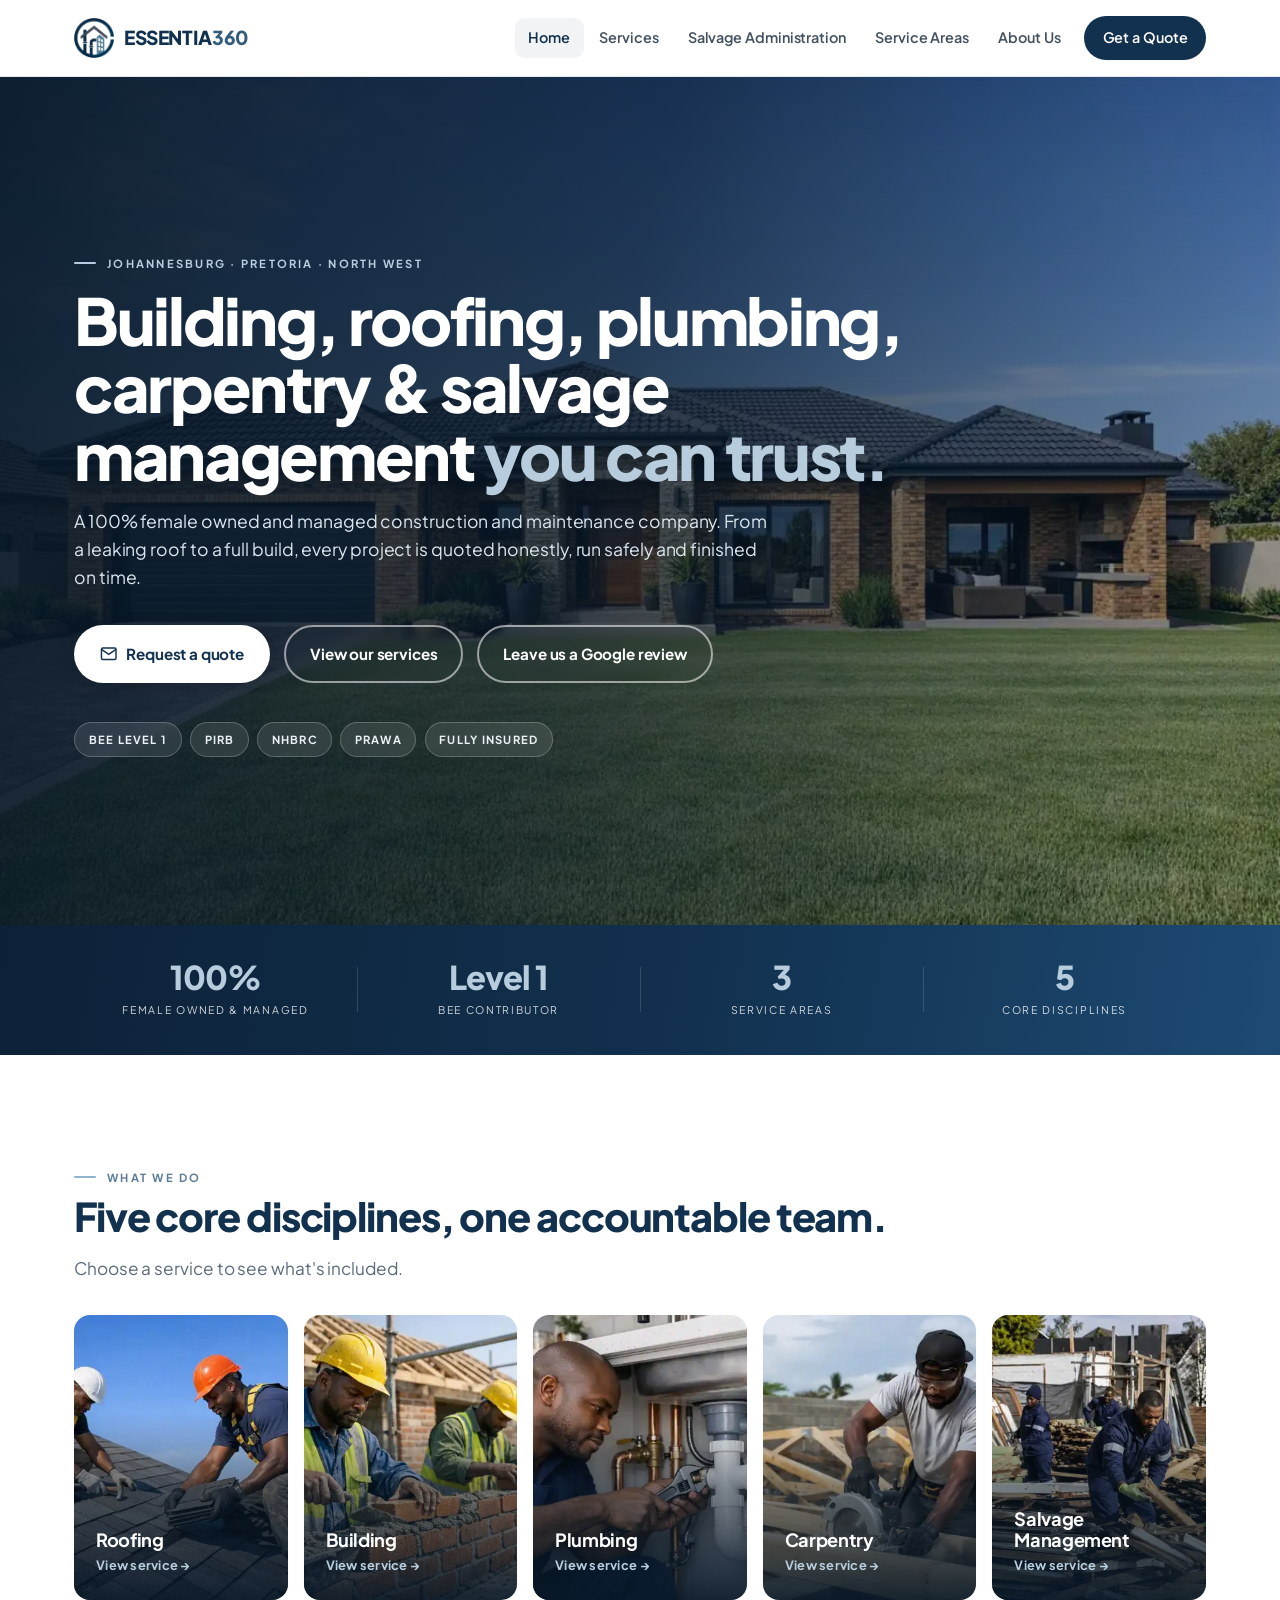
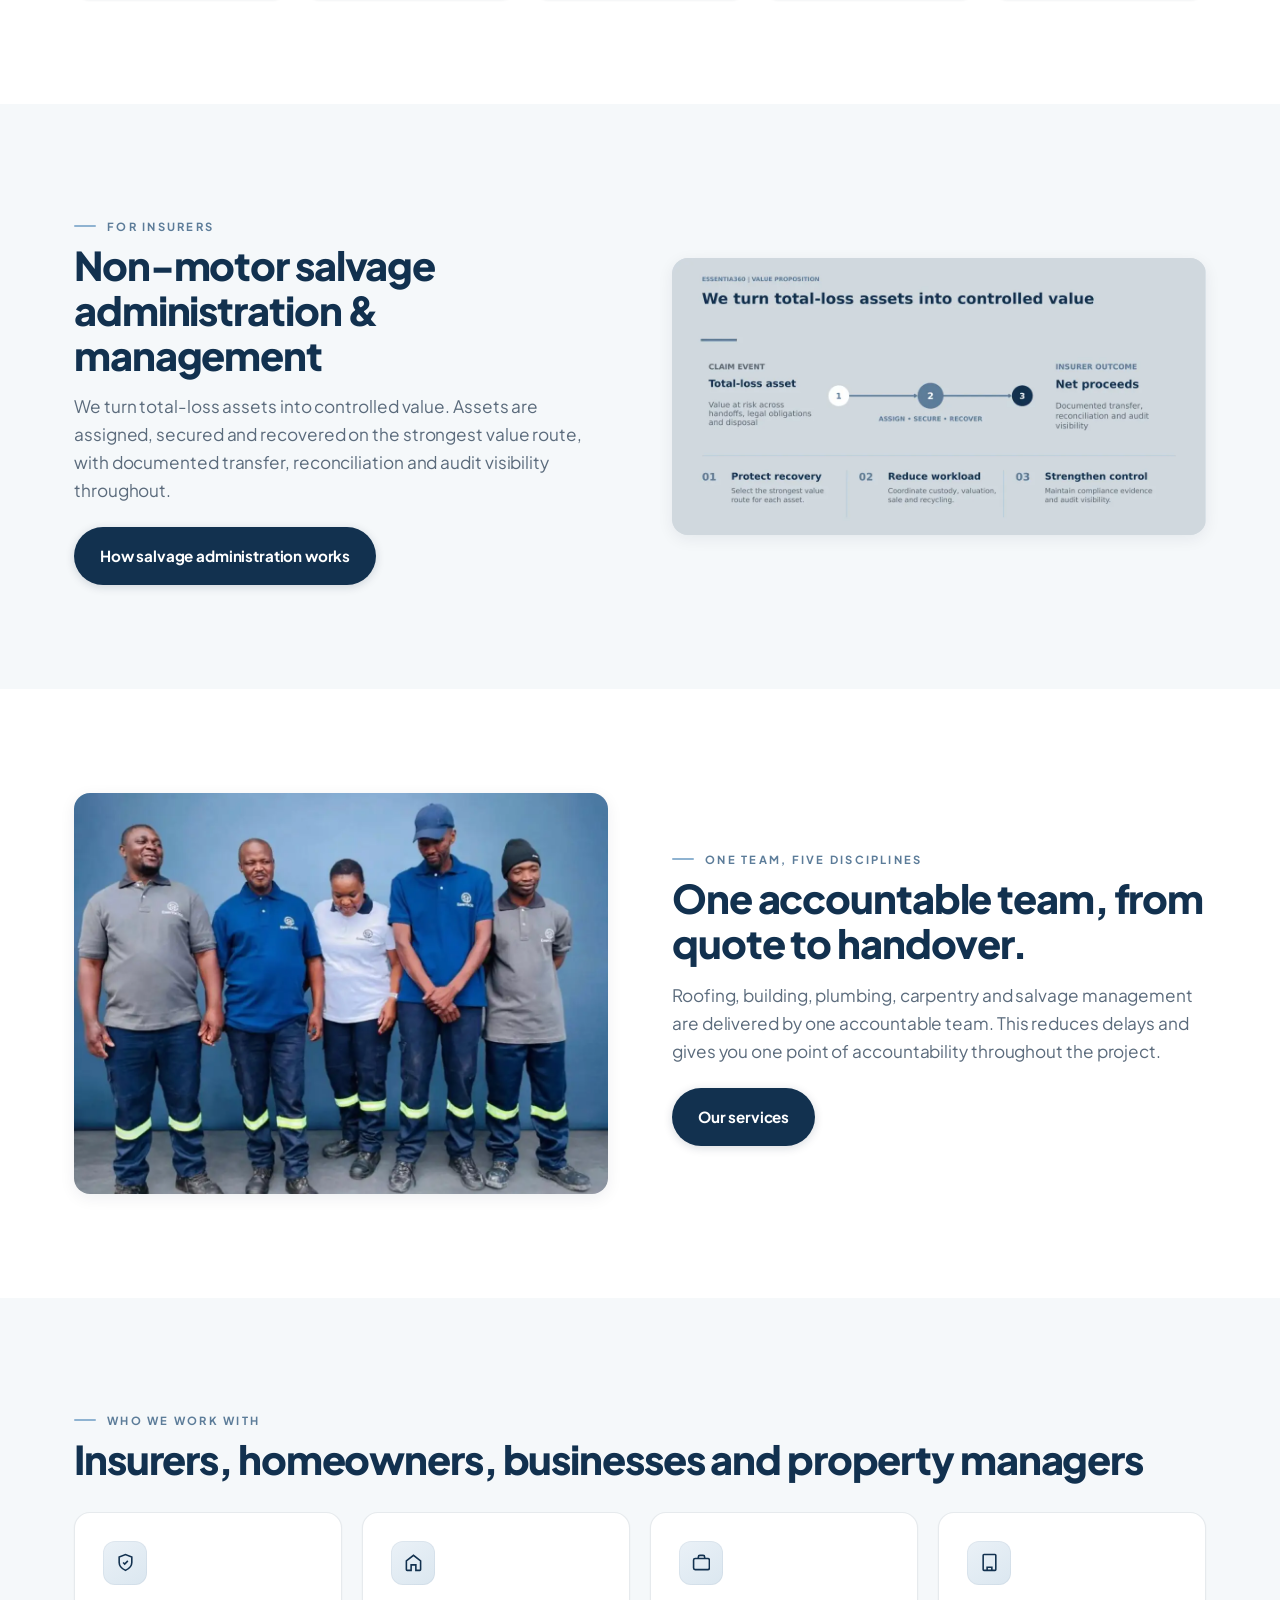
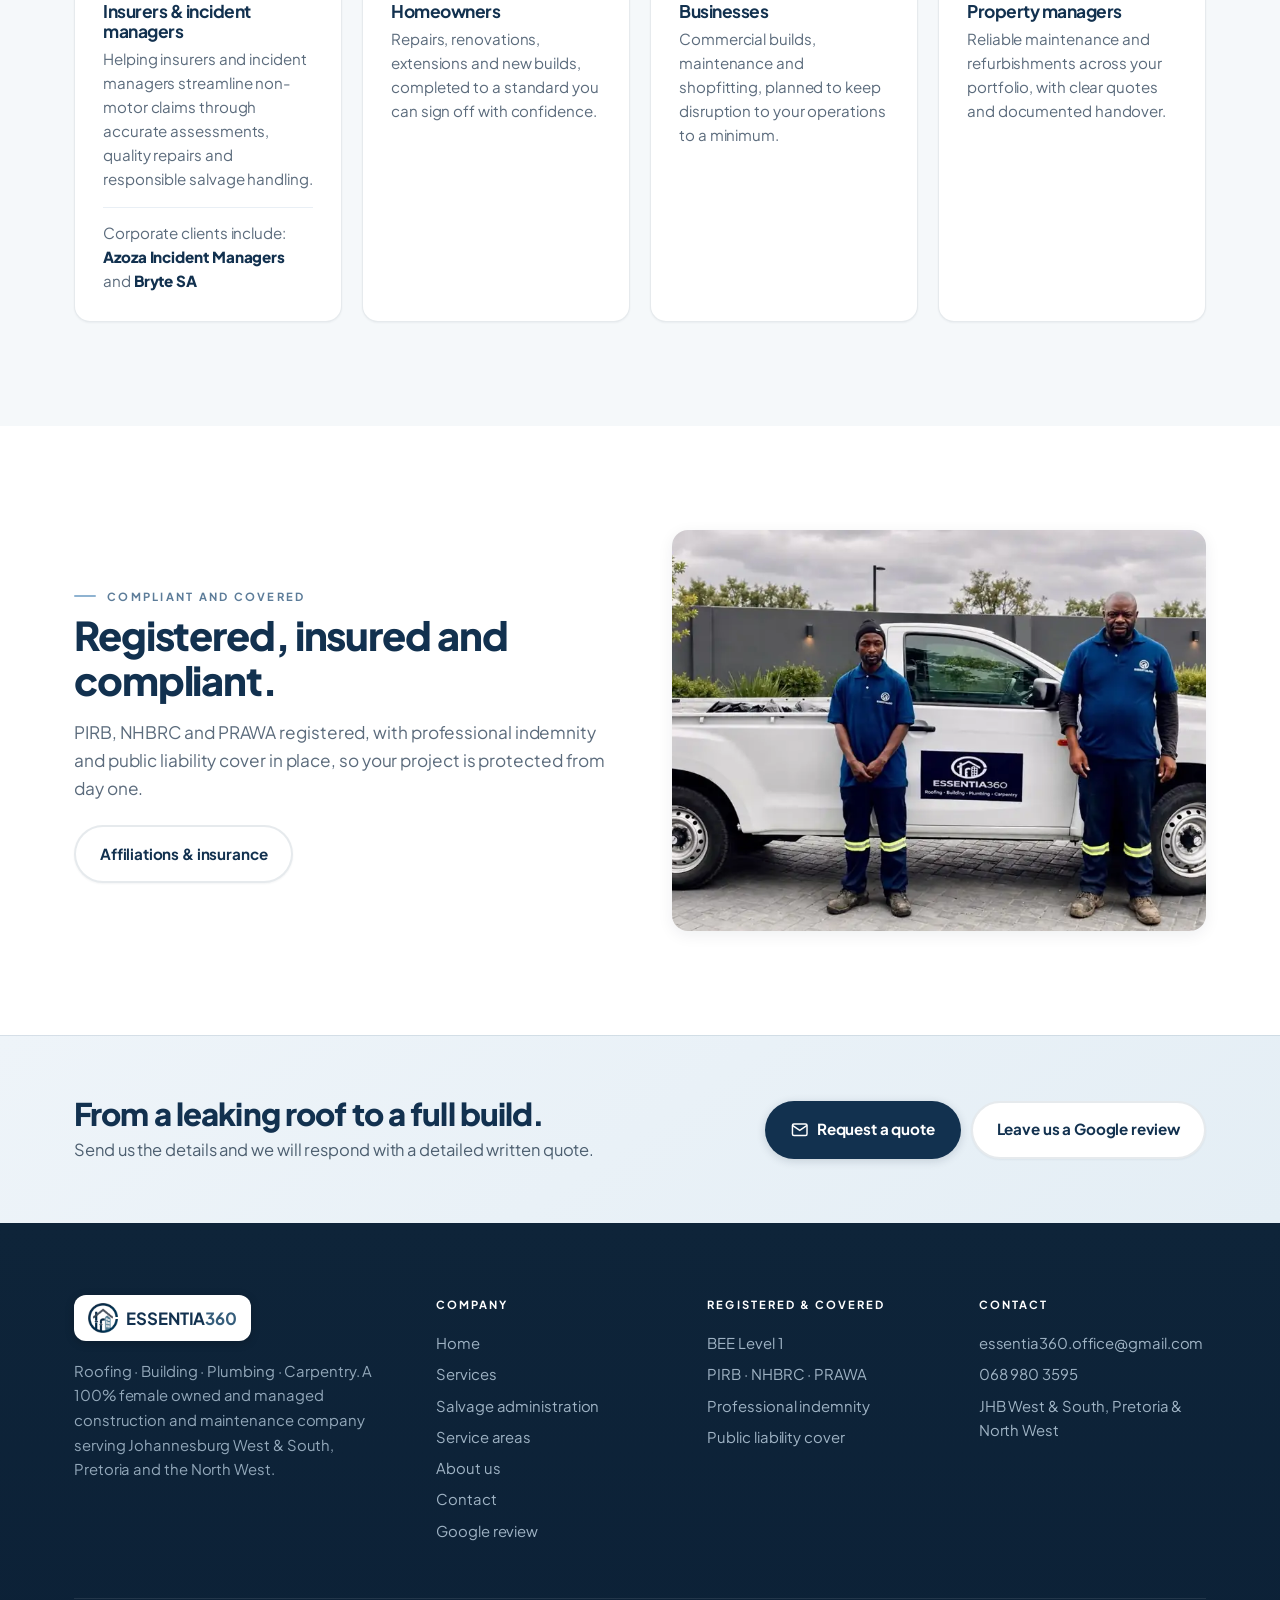
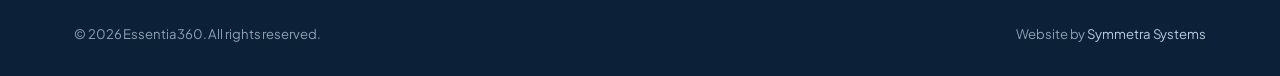
==== commit 83a1e8e0: "Add Google review button next to Request a quote" ====
--- a/index.html
+++ b/index.html
@@ -41,6 +41,7 @@
     <div class="ctas">
       <a class="btn btn-gold" href="contact.html"><svg class="i" viewBox="0 0 24 24" fill="none" stroke="currentColor" stroke-width="2"><rect x="2" y="4" width="20" height="16" rx="2"/><path d="m22 6-10 7L2 6"/></svg>Request a quote</a>
       <a class="btn btn-ghost" href="services.html">View our services</a>
+      <a class="btn btn-ghost" href="https://g.page/r/CTl9CFeQvTyfEBM/review" target="_blank" rel="noopener">Leave us a Google review</a>
     </div>
     <div class="badges"><span>BEE LEVEL 1</span><span>PIRB</span><span>NHBRC</span><span>PRAWA</span><span>FULLY INSURED</span></div>
   </div>
